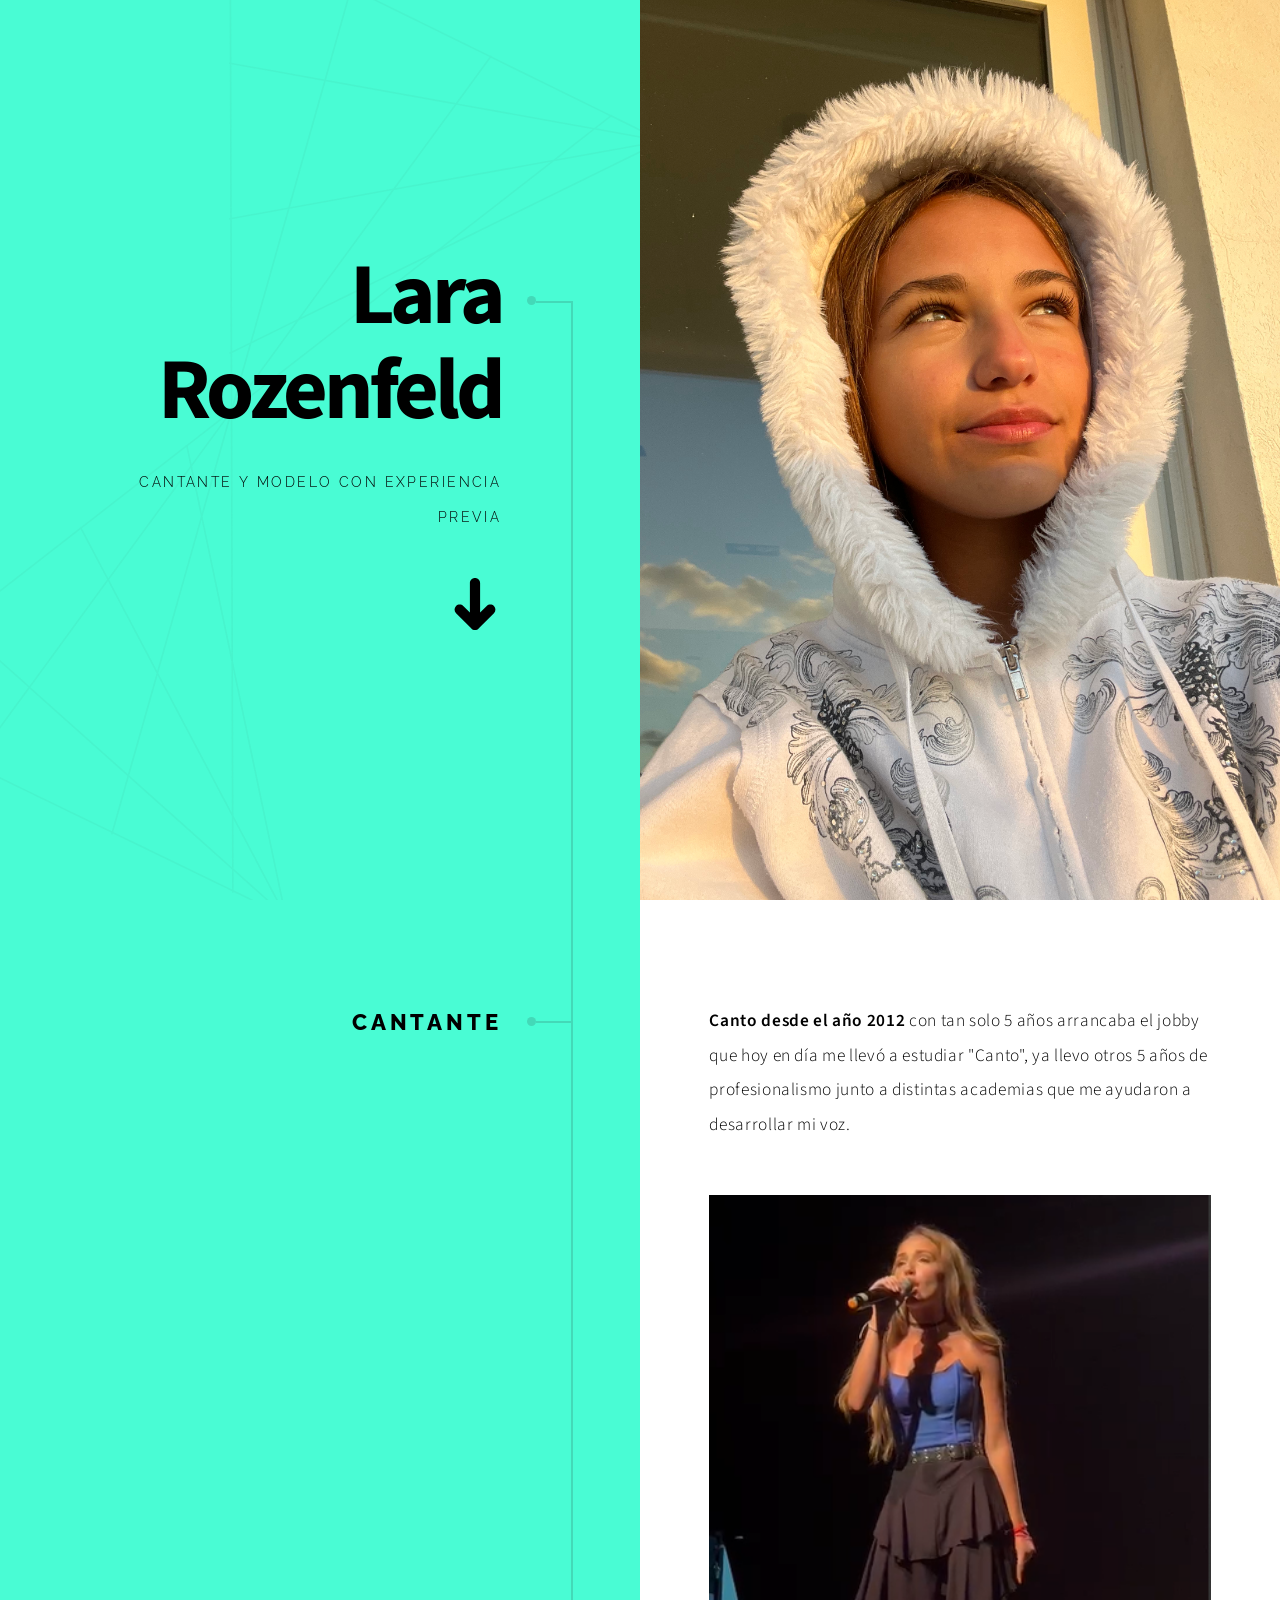
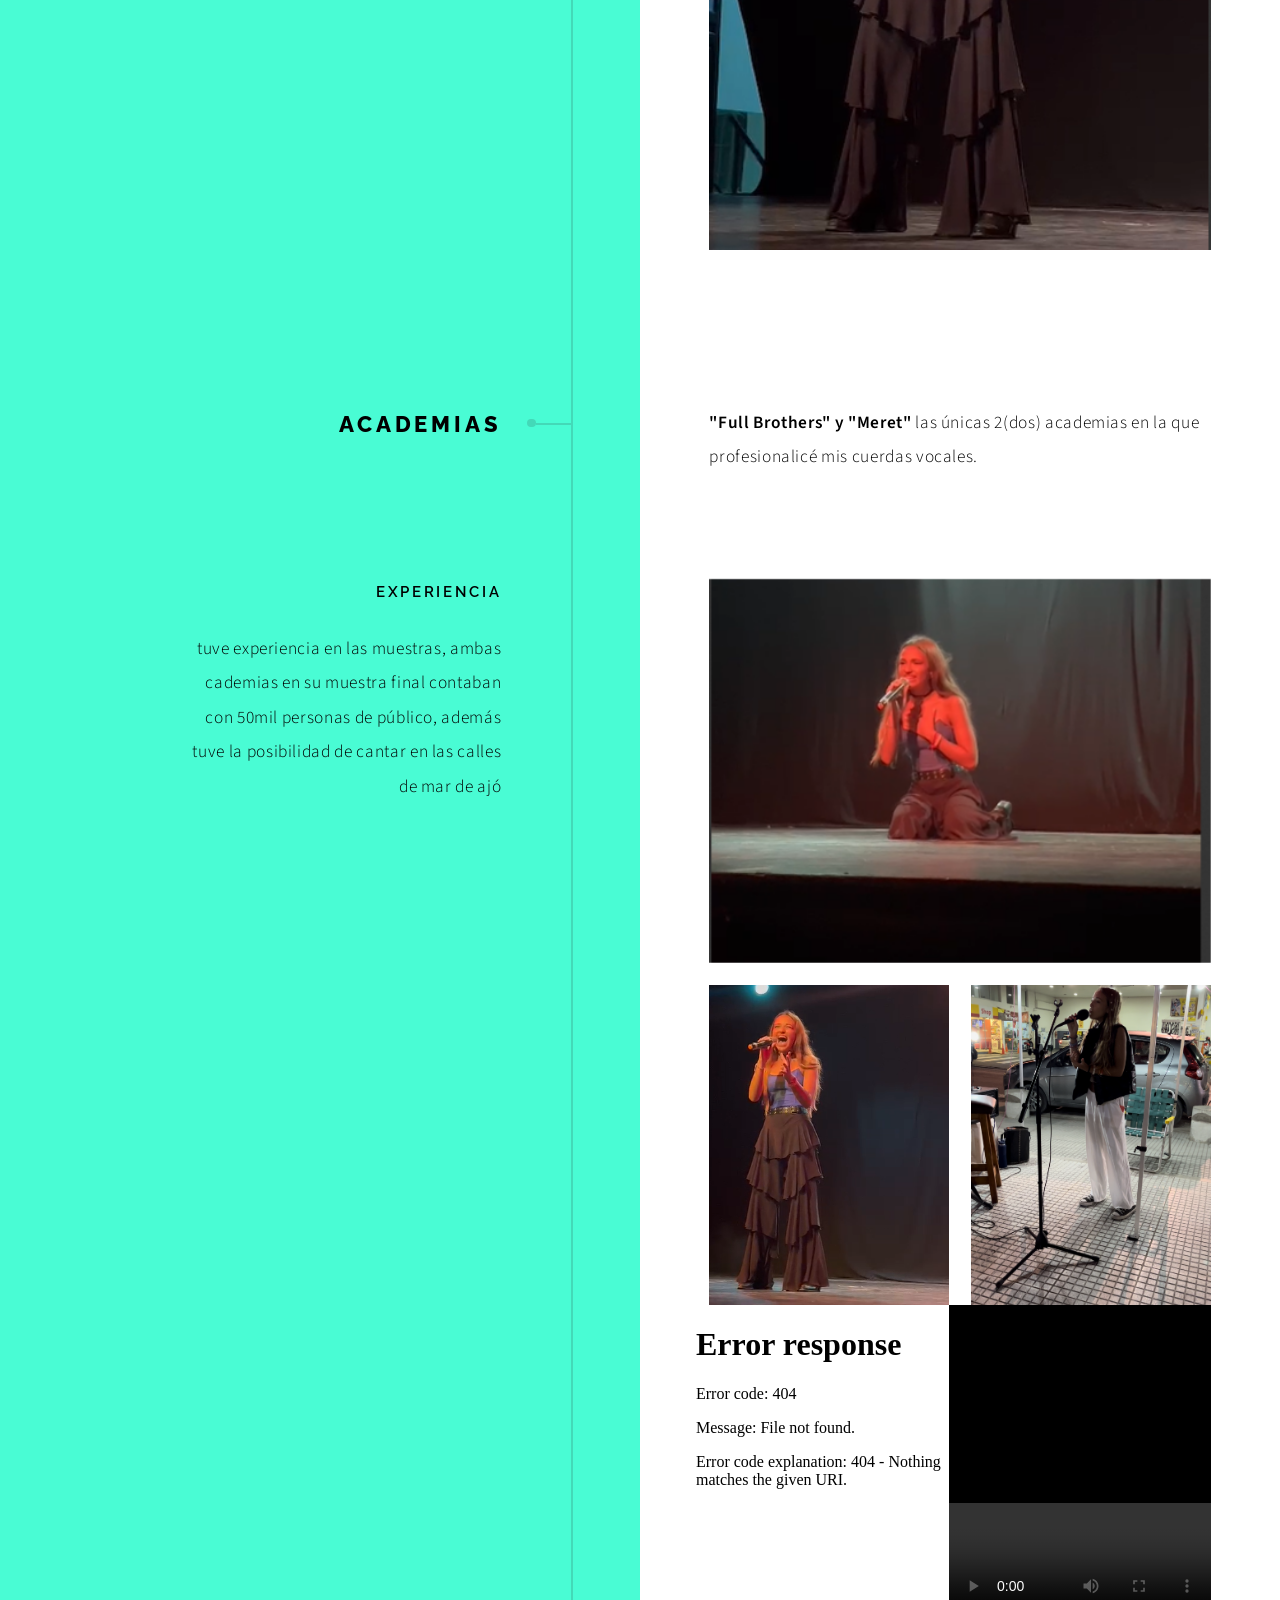
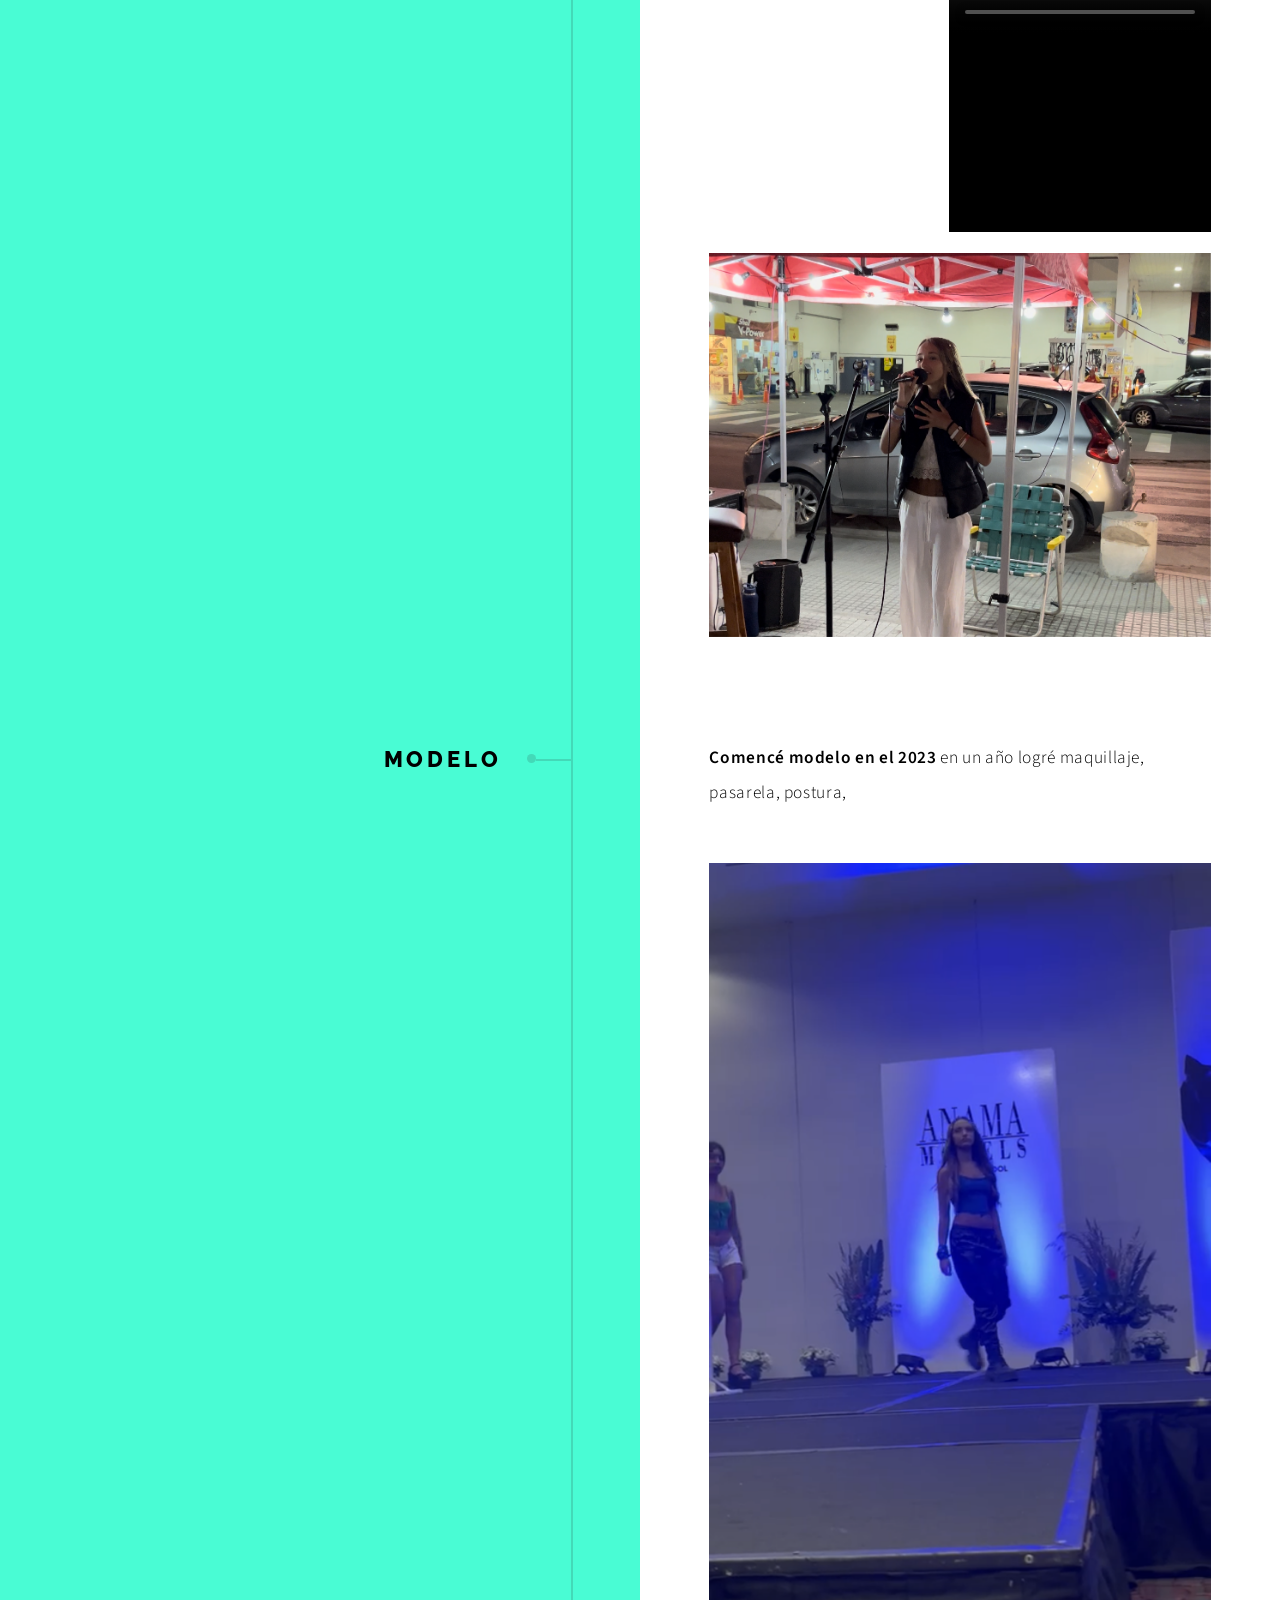
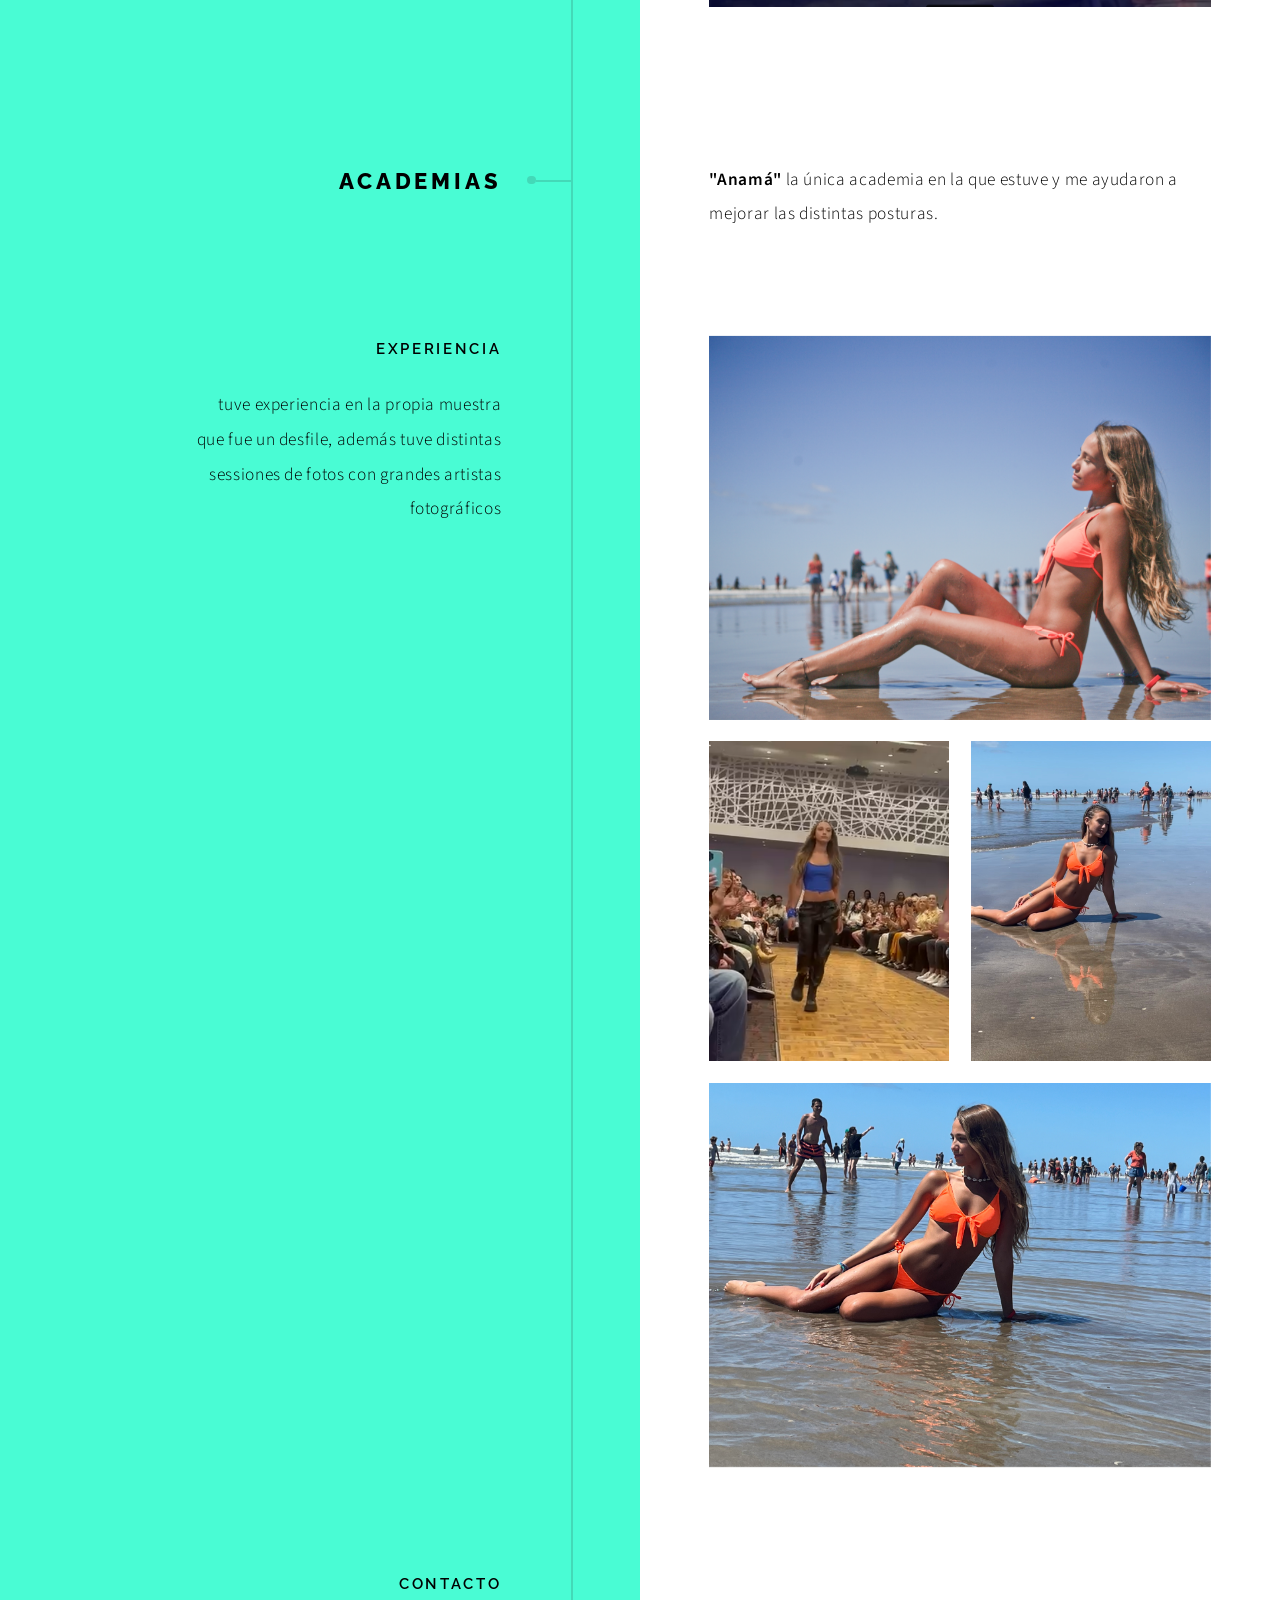
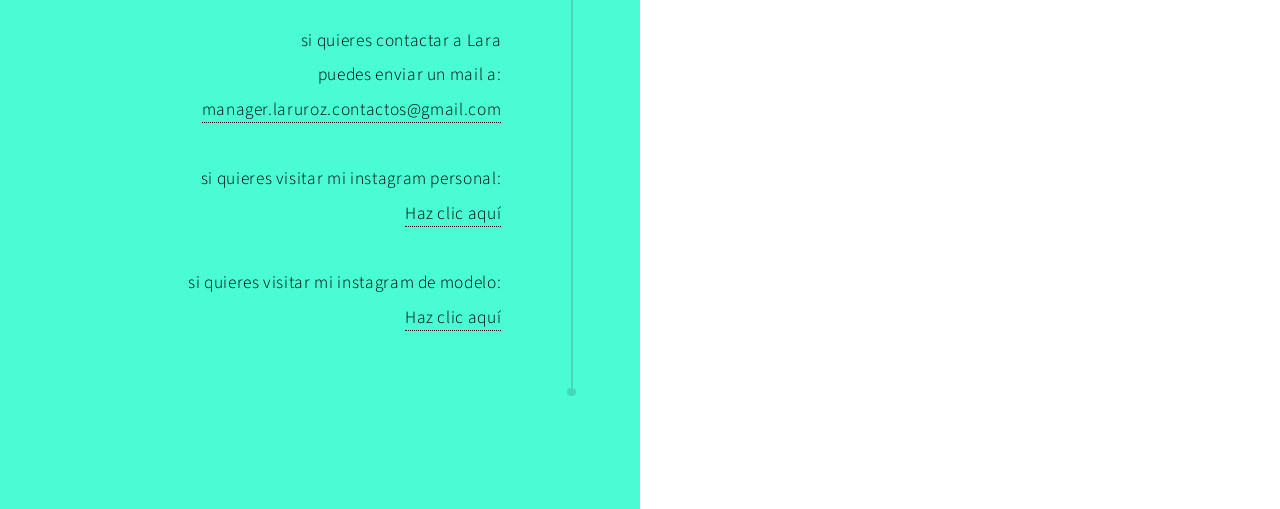
==== public/index.html @ 4bfea806 "Version inicial limpia" ====
<!DOCTYPE HTML>
<html>
	<head>
		<title>Lara_Rozenfeld</title>
		<meta charset="utf-8" />
		<meta name="viewport" content="width=device-width, initial-scale=1, user-scalable=no" />
		<meta name="description" content="" />
		<meta name="keywords" content="laruroz" />
		<link rel="stylesheet" href="assets/css/main.css" />
		<link rel="shortcut icon" href="images/icon.png">
		
	</head>
	<body class="is-preload">

		<!-- Wrapper -->
			<div id="wrapper">

				<!-- Intro -->
					<section class="intro">
						<header>
							<h1>Lara Rozenfeld</h1>
							<p>Cantante y Modelo con experiencia previa</a></p>
							<ul class="actions">
								<li><a href="#first" class="arrow scrolly"><span class="label">Next</span></a></li>
							</ul>
						</header>
						<div class="content">
							<span class="image fill" data-position="center"><img src="imagenes/IMG_8364.png" alt="" /></span>
						</div>
					</section>

				<!-- Section -->
					<section id="first">
						<header>
							<h2>Cantante</h2>
						</header>
						<div class="content">
							<p><strong>Canto desde el año 2012</strong> con tan solo 5 años arrancaba el jobby que hoy en día me llevó a estudiar "Canto", ya llevo otros 5 años de profesionalismo junto a distintas academias que me ayudaron a desarrollar mi voz.</p>
							<span class="image main"><img src="images/Lara-cantando-3.png" alt="" /></span>
						</div>
					</section>

				<!-- Section -->
					<section>
						<header>
							<h2>Academias</h2>
						</header>
						<div class="content">
							<p><strong>"Full Brothers" y "Meret"</strong> las únicas 2(dos) academias en la que profesionalicé mis cuerdas vocales.</p>

							<!-- Section -->
								<section>
									<header>
										<h3>experiencia</h3>
										<p>tuve experiencia en las muestras, ambas cademias en su muestra final contaban con 50mil personas de público, además tuve la posibilidad de cantar en las calles de mar de ajó</p>
									</header>
									<div class="content">
										<div class="gallery">
											<a href="images/gallery/fulls/Lara-cantando-4-lejos.png" class="landscape"><img src="images/gallery/thumbs/Lara-cantando-4-lejos.png" alt="" /></a>
											<a href="images/gallery/fulls/Lara-cantando-1.png"><img src="images/gallery/thumbs/Lara-cantando-1.png" alt="" /></a>
											<a href="images/gallery/fulls/IMG_7893.png"><img src="images/gallery/thumbs/IMG_7893.png" alt="" /></a>
											<div style="position:relative; width:50%; height:0px; padding-bottom:100.778%"><iframe allow="fullscreen" allowfullscreen height="100%" src="imagenes/videos/callar (recortado para web).mp4" width="100%" style="border:none; width:100%; height:100%; position:absolute; left:0px; top:0px; overflow:hidden;"></iframe></div>
											<div style="position:relative; width:50%; height:0px; padding-bottom:100.778%"><iframe allow="fullscreen" allowfullscreen height="100%" src="imagenes/videos/corazon hambriento (recortado para web).mp4" width="100%" style="border:none; width:100%; height:100%; position:absolute; left:0px; top:0px; overflow:hidden;"></iframe></div>
											<!-- <div style="position:relative; width:50%; height:0px; padding-bottom:100.778%"><iframe allow="fullscreen" allowfullscreen height="100%" src="https://streamable.com/e/ntrz1u?" width="100%" style="border:none; width:100%; height:100%; position:absolute; left:0px; top:0px; overflow:hidden;"></iframe></div> -->
											<!-- <div style="position:relative; width:50%; height:0px; padding-bottom:100.778%"><iframe allow="fullscreen" allowfullscreen height="100%" src="https://streamable.com/e/68d463?" width="100%" style="border:none; width:100%; height:100%; position:absolute; left:0px; top:0px; overflow:hidden;"></iframe></div> -->
											<a href="images/gallery/fulls/IMG_7895.png" class="landscape"><img src="images/gallery/thumbs/IMG_7895.png" alt="" /></a>											
										</div>
									</div>
								</section>
						</div>
					</section>

								<!-- Section -->
								<section id="first">
									<header>
										<h2>Modelo</h2>
									</header>
									<div class="content">
										<p><strong>Comencé modelo en el 2023</strong> en un año logré maquillaje, pasarela, postura,</p>
										<span class="image main"><img src="images/gallery/fulls/modelo03.png" alt="" /></span>
									</div>
								</section>
			
							<!-- Section -->
								<section>
									<header>
										<h2>Academias</h2>
									</header>
									<div class="content">
										<p><strong>"Anamá"</strong> la única academia en la que estuve y me ayudaron a mejorar las distintas posturas.</p>
			
										<!-- Section -->
											<section>
												<header>
													<h3>experiencia</h3>
													<p>tuve experiencia en la propia muestra que fue un desfile, además tuve distintas sessiones de fotos con grandes artistas fotográficos</p>
												</header>
												<div class="content">
													<div class="gallery">
														<a href="images/IMG_8536.png" class="landscape"><img src="images/IMG_8536.png" alt="" /></a>
														<a href="images/gallery/fulls/modelo02.png"><img src="images/gallery/fulls/modelo02.png" alt="" /></a>
														<a href="images/gallery/fulls/modelo04_1.jpg"><img src="images/gallery/thumbs/modelo04_1.jpg" alt="" /></a>
														<a href="images/gallery/fulls/modelo06_1.jpg" class="landscape"><img src="images/gallery/thumbs/modelo06_1.jpg" alt="" /></a>
													</div>
												</div>
											</section>
									</div>
								</section>
								<section>
									<header>
										<h4>Contacto</h4>
										<p>si quieres contactar a Lara 
											<br>puedes enviar un mail a: <a href="mailto:manager.laruroz.contactos@gmail.com?Subject=correo%20automatizado%20por%20la%20web">manager.laruroz.contactos@gmail.com</a>
										<p>si quieres visitar mi instagram personal: <br><a href="https://www.instagram.com/lara.rozenfeld/" target="_blank" rel="noopener">Haz clic aquí</a></p> 
										<p>si quieres visitar mi instagram de modelo: <br><a href="https://www.instagram.com/lara_rozenfeld/" target="_blank" rel="noopener">Haz clic aquí</a></p> 
								</section>
				</div>
			
			</body>
			</html>
			
			
			<!-- creado por javiniguez.com, Julio 2019 -->

			</div>

		<!-- Scripts -->
			<script src="assets/js/jquery.min.js"></script>
			<script src="assets/js/jquery.scrolly.min.js"></script>
			<script src="assets/js/browser.min.js"></script>
			<script src="assets/js/breakpoints.min.js"></script>
			<script src="assets/js/util.js"></script>
			<script src="assets/js/main.js"></script>

	</body>
</html>
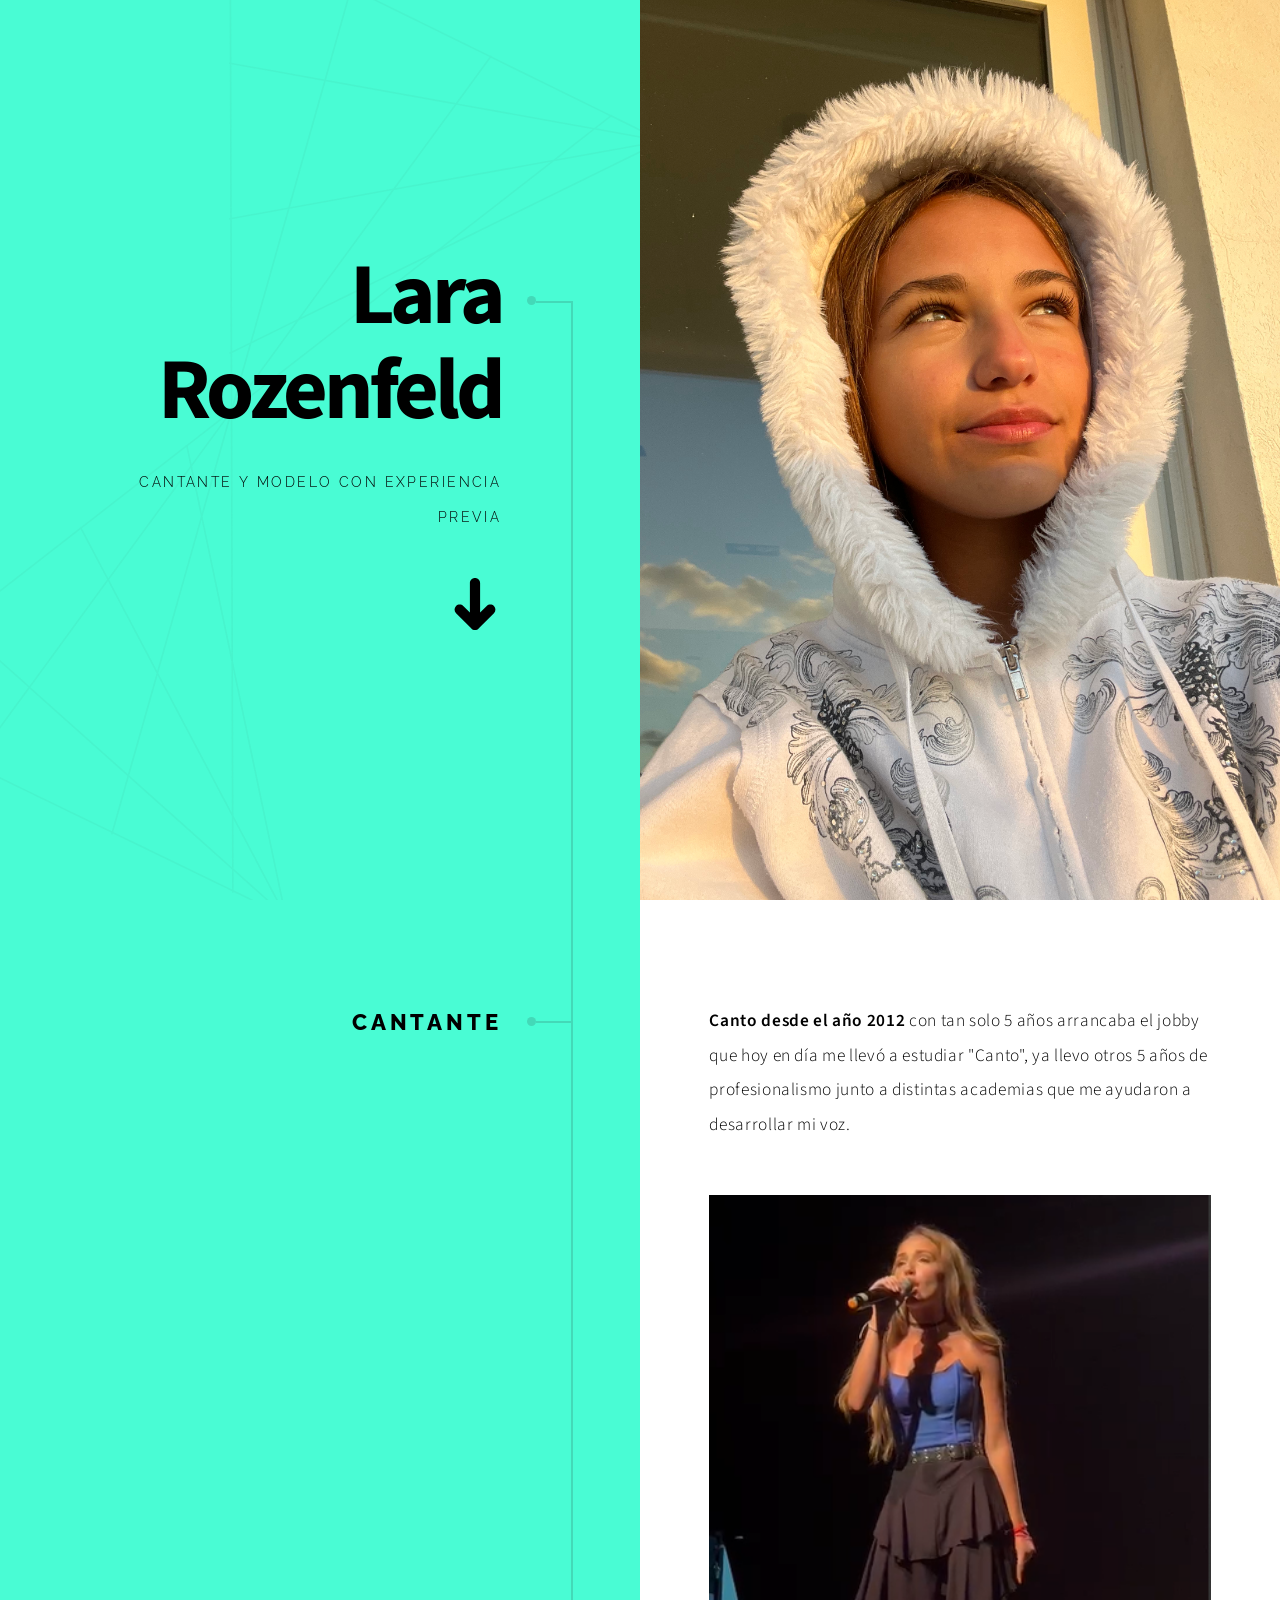
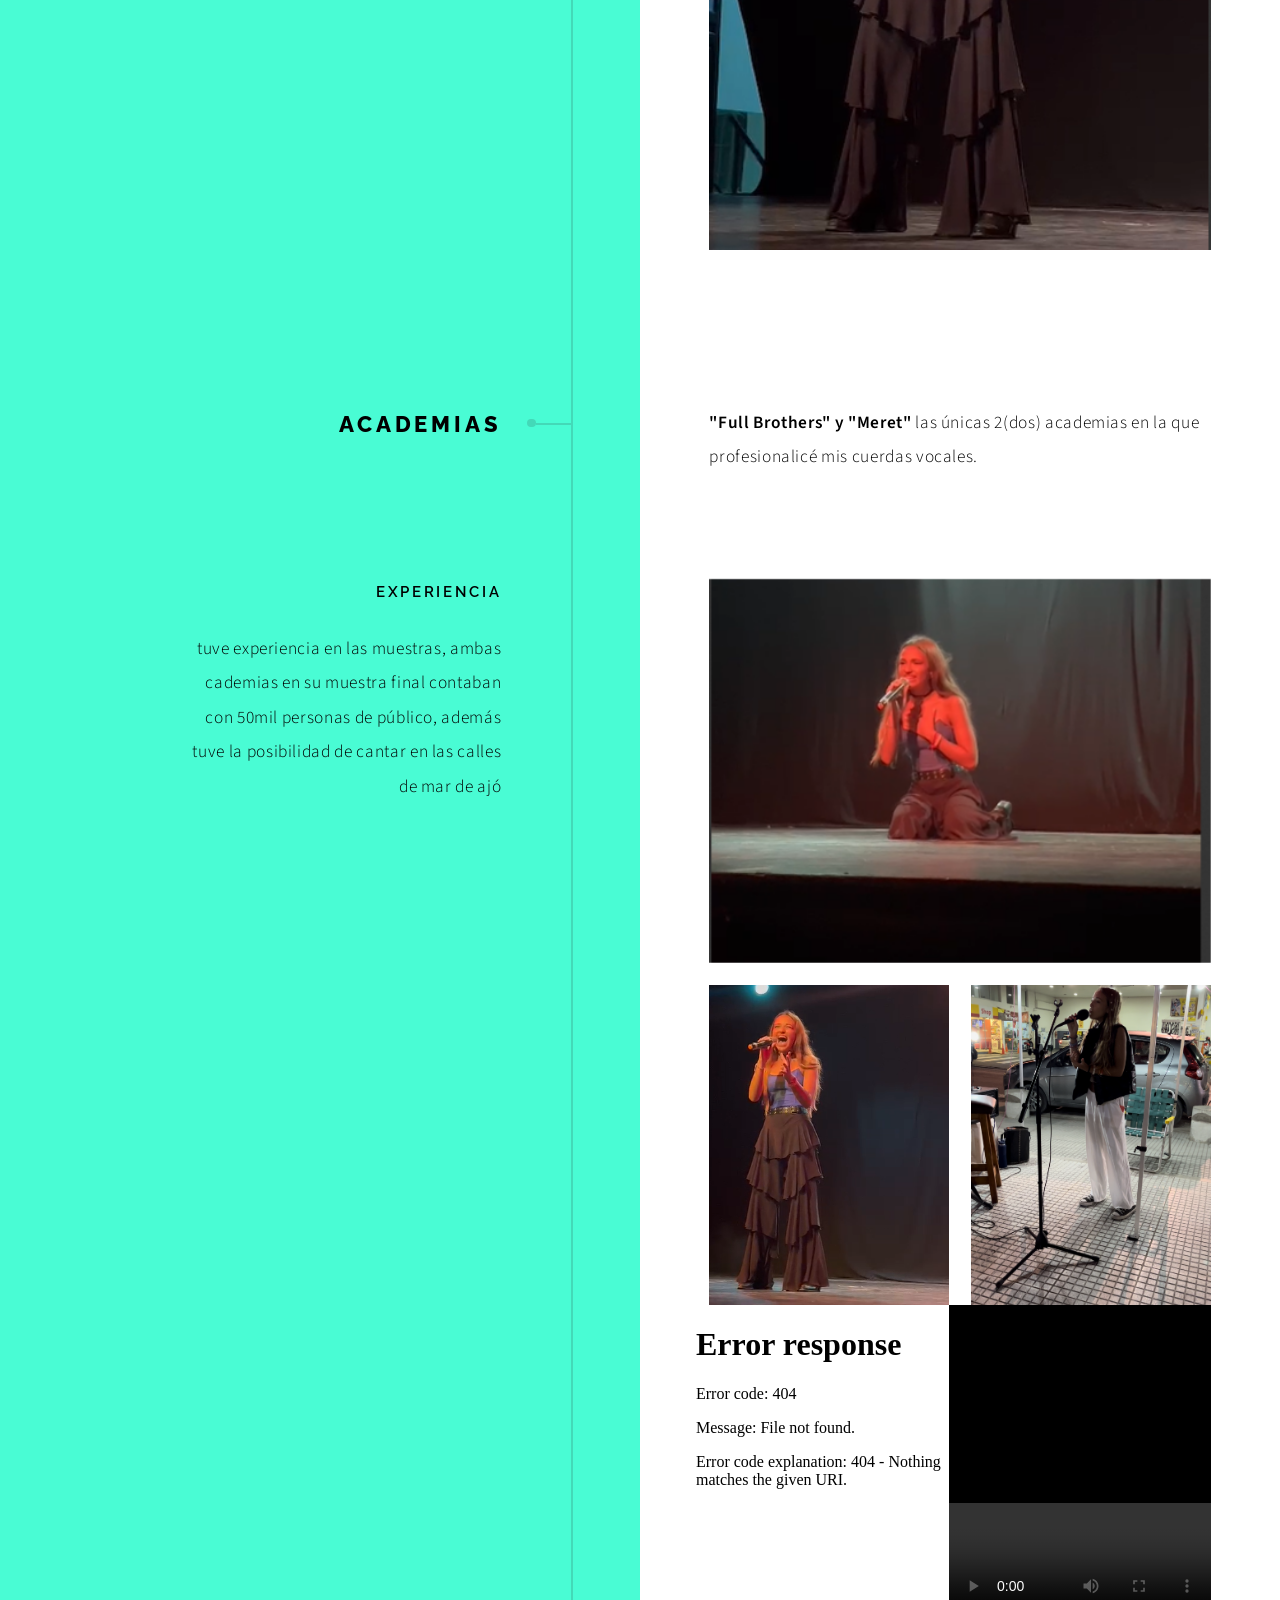
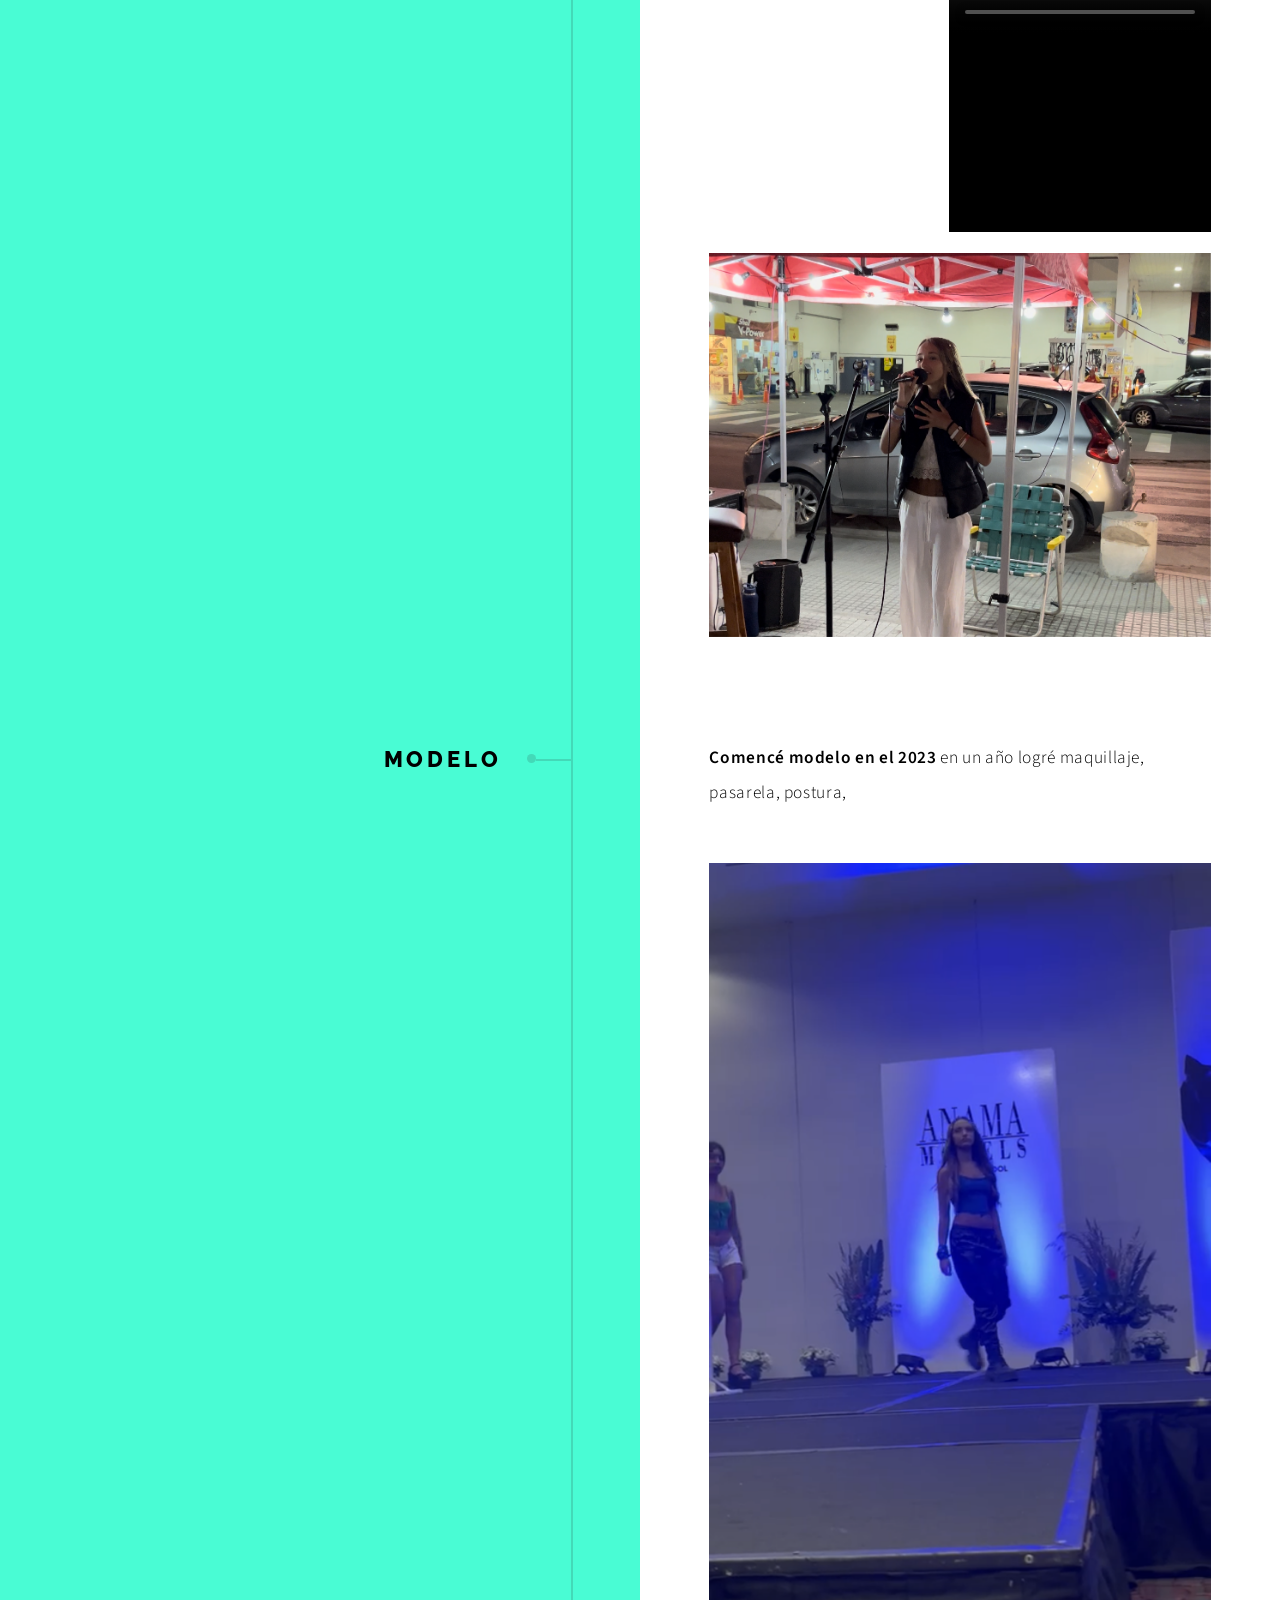
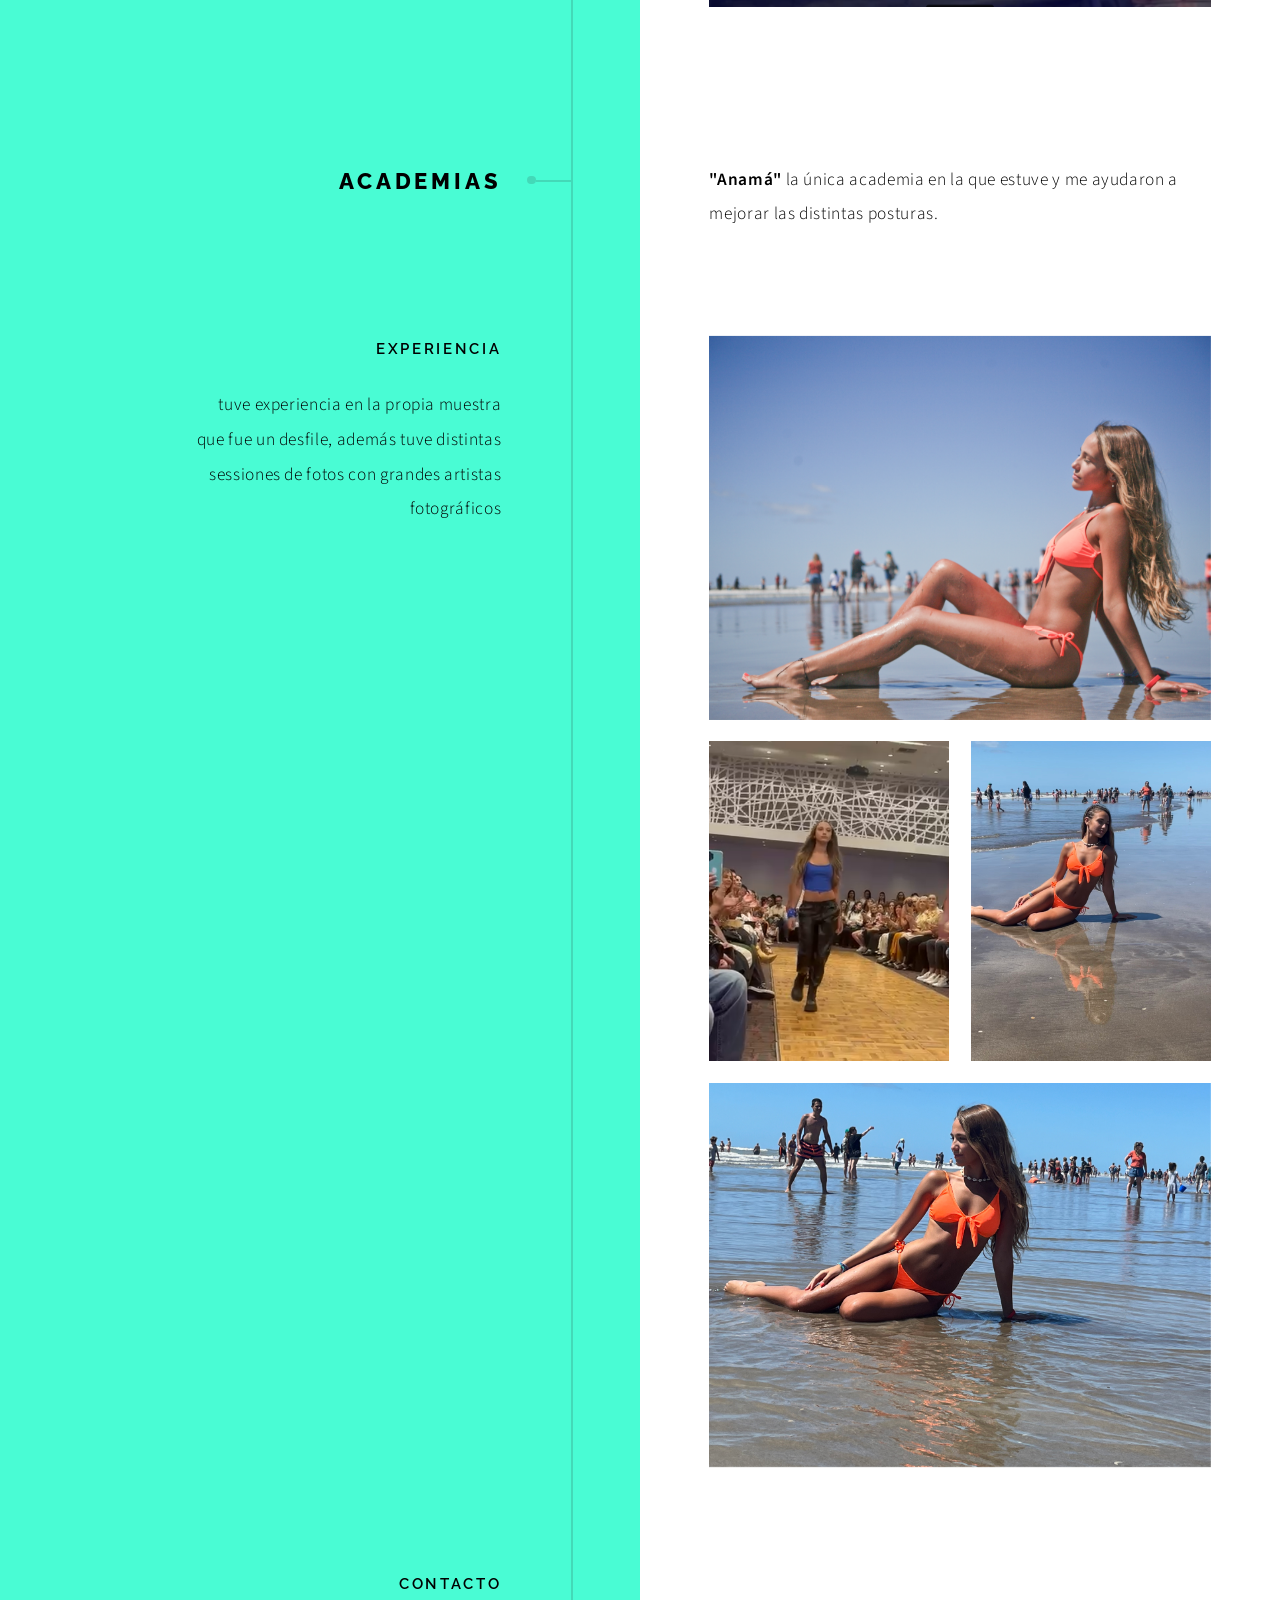
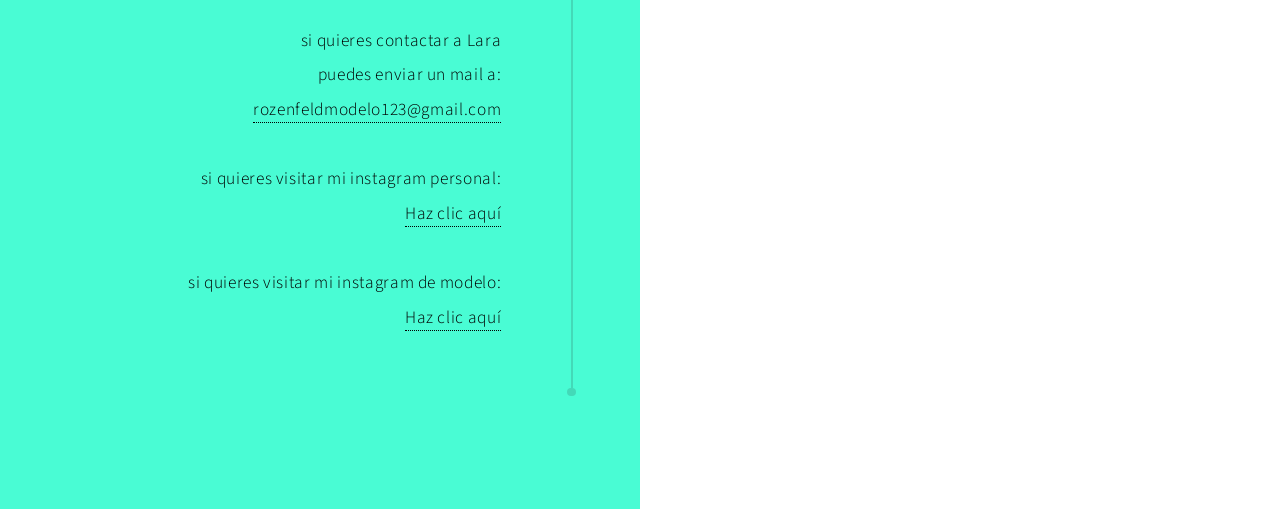
==== commit 993cef16: "Actualizo mail de contacto" ====
--- a/public/index.html
+++ b/public/index.html
@@ -110,7 +110,7 @@
 									<header>
 										<h4>Contacto</h4>
 										<p>si quieres contactar a Lara 
-											<br>puedes enviar un mail a: <a href="mailto:manager.laruroz.contactos@gmail.com?Subject=correo%20automatizado%20por%20la%20web">manager.laruroz.contactos@gmail.com</a>
+											<br>puedes enviar un mail a: <a href="mailto:rozenfeldmodelo123@gmail.com?Subject=correo%20automatizado%20por%20la%20web">rozenfeldmodelo123@gmail.com</a>
 										<p>si quieres visitar mi instagram personal: <br><a href="https://www.instagram.com/lara.rozenfeld/" target="_blank" rel="noopener">Haz clic aquí</a></p> 
 										<p>si quieres visitar mi instagram de modelo: <br><a href="https://www.instagram.com/lara_rozenfeld/" target="_blank" rel="noopener">Haz clic aquí</a></p> 
 								</section>
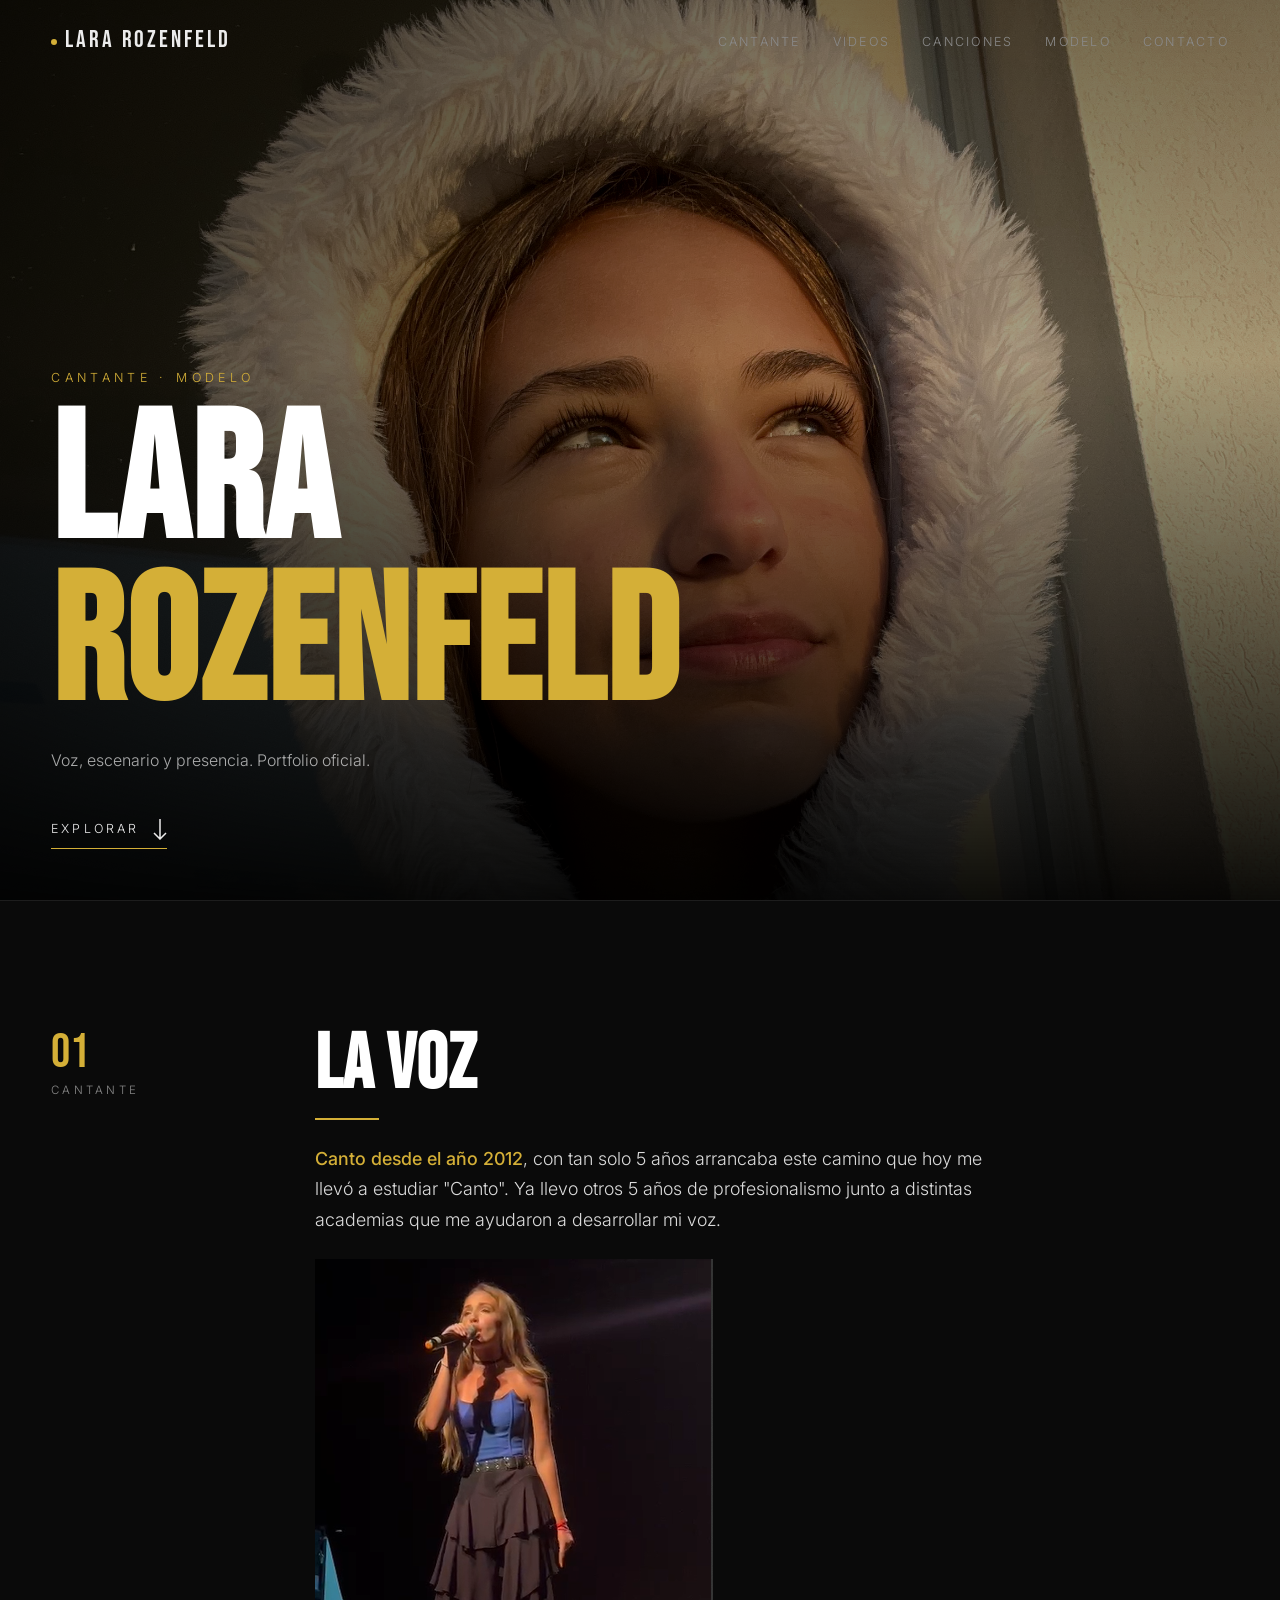
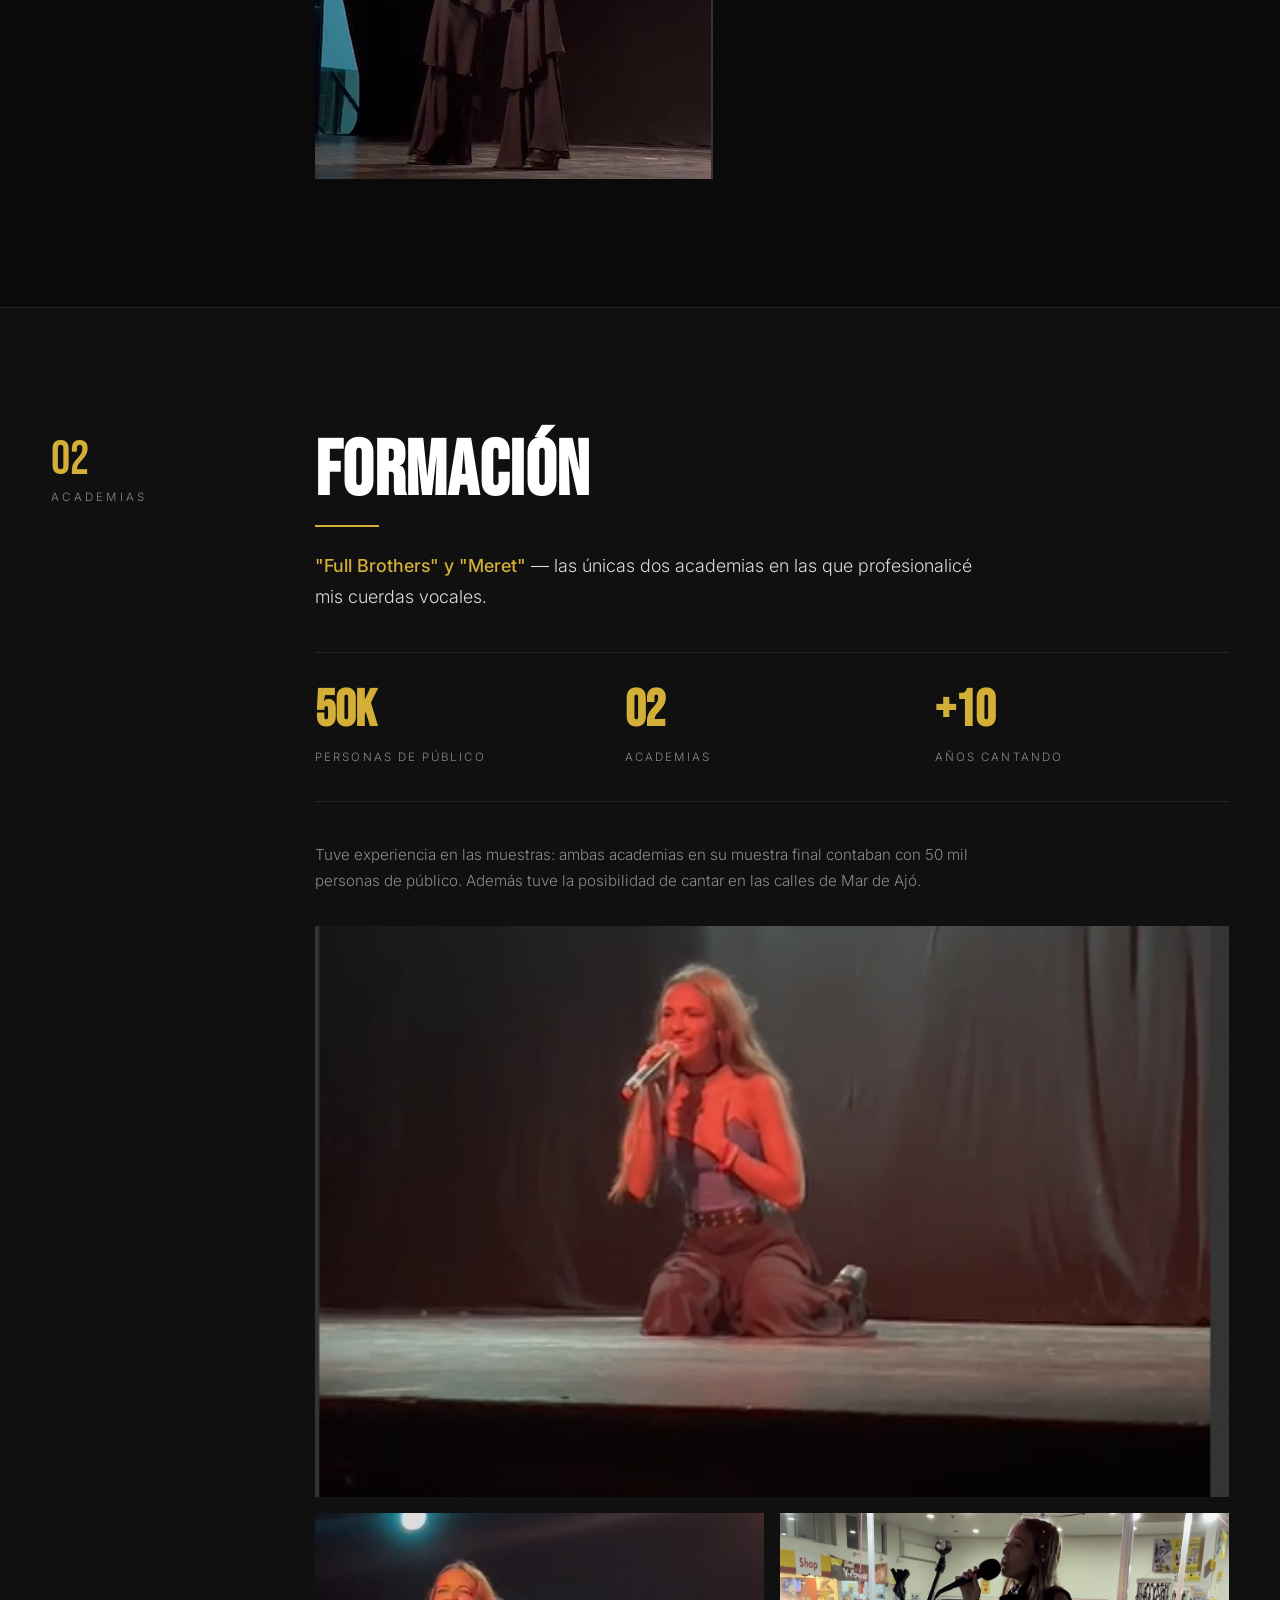
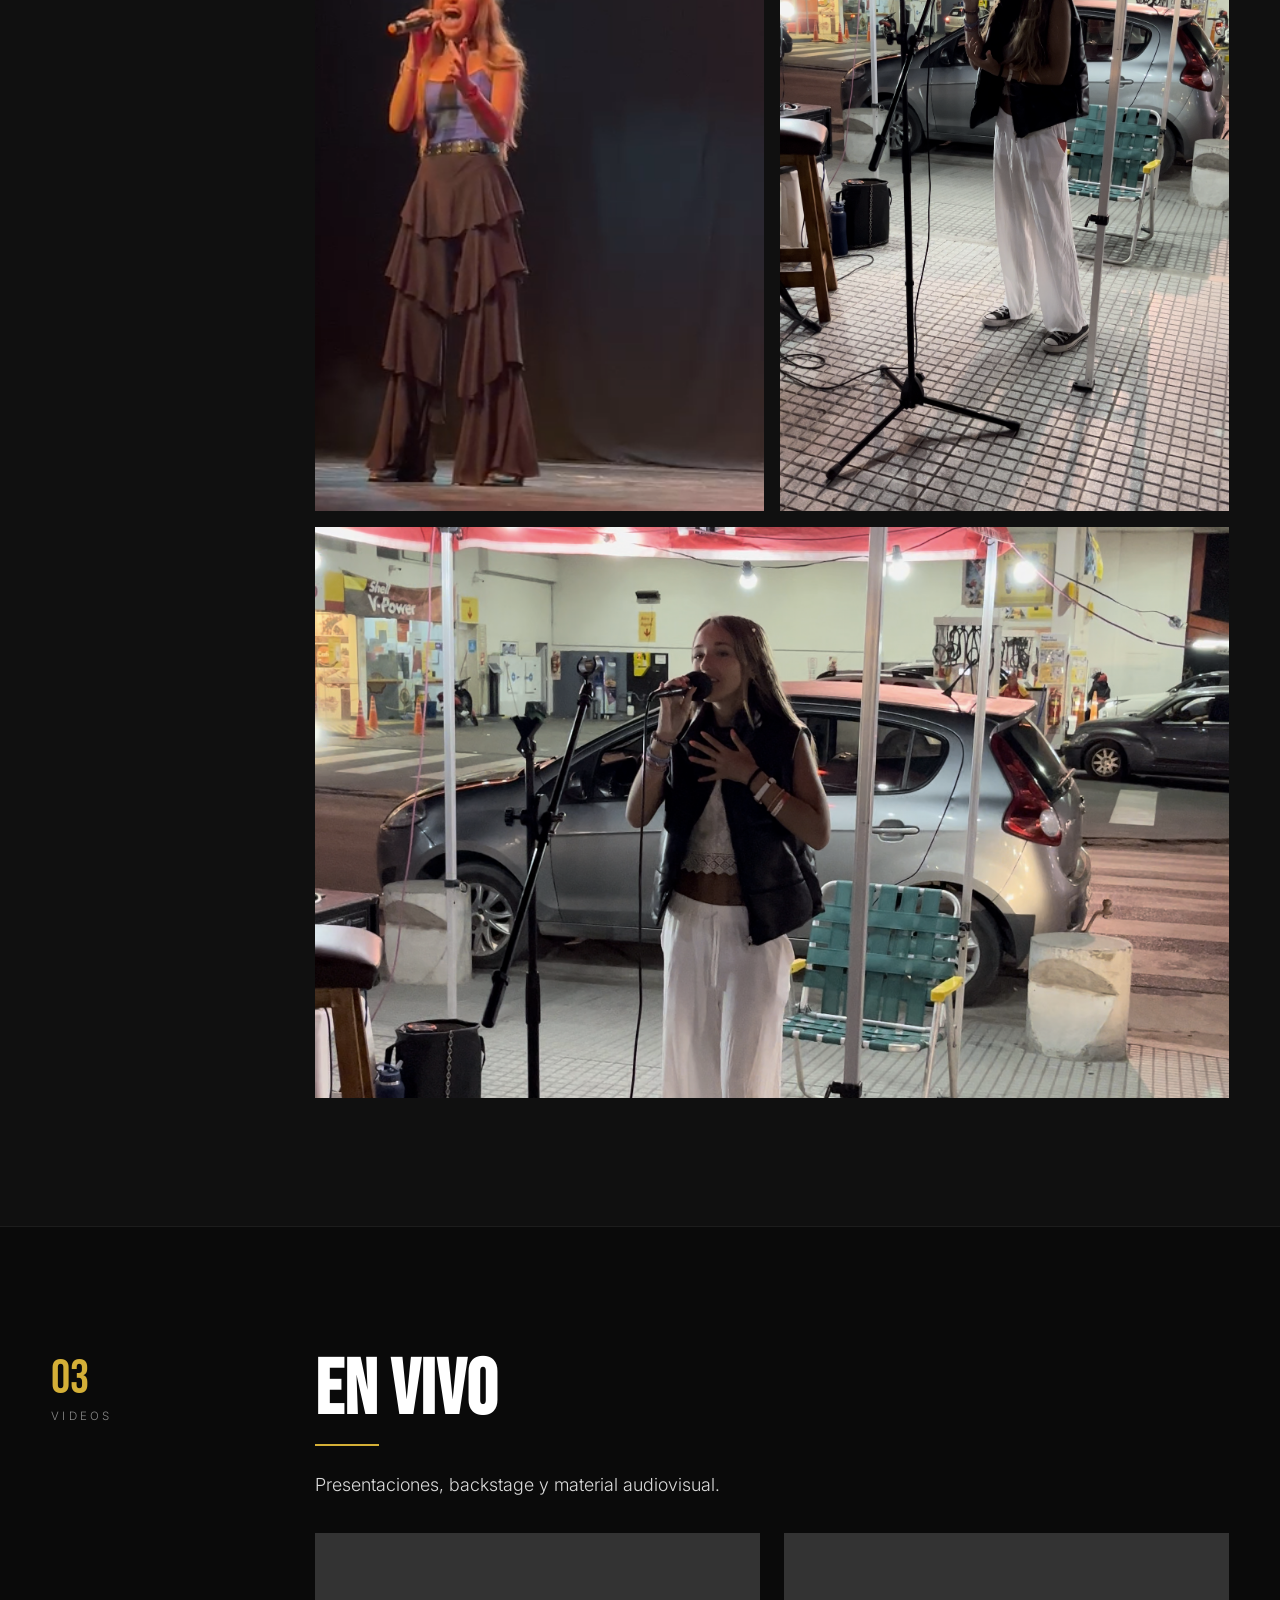
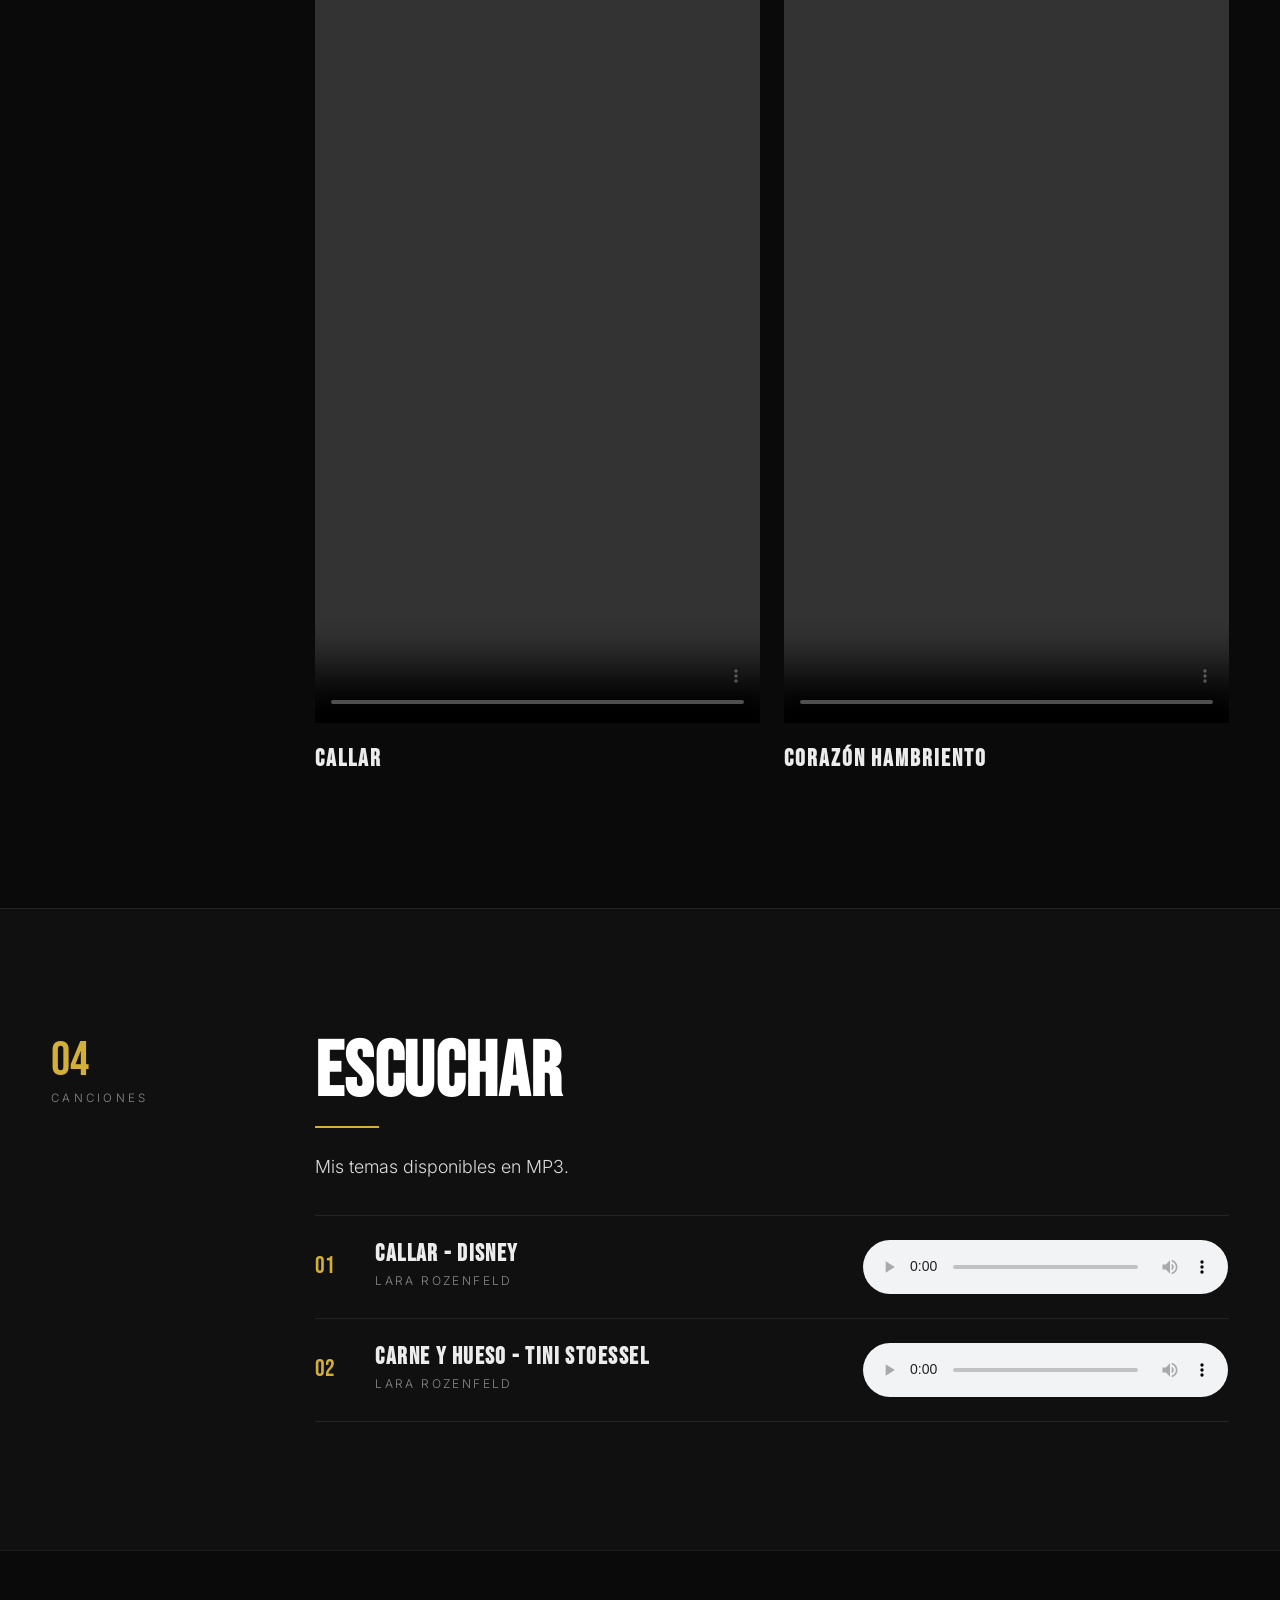
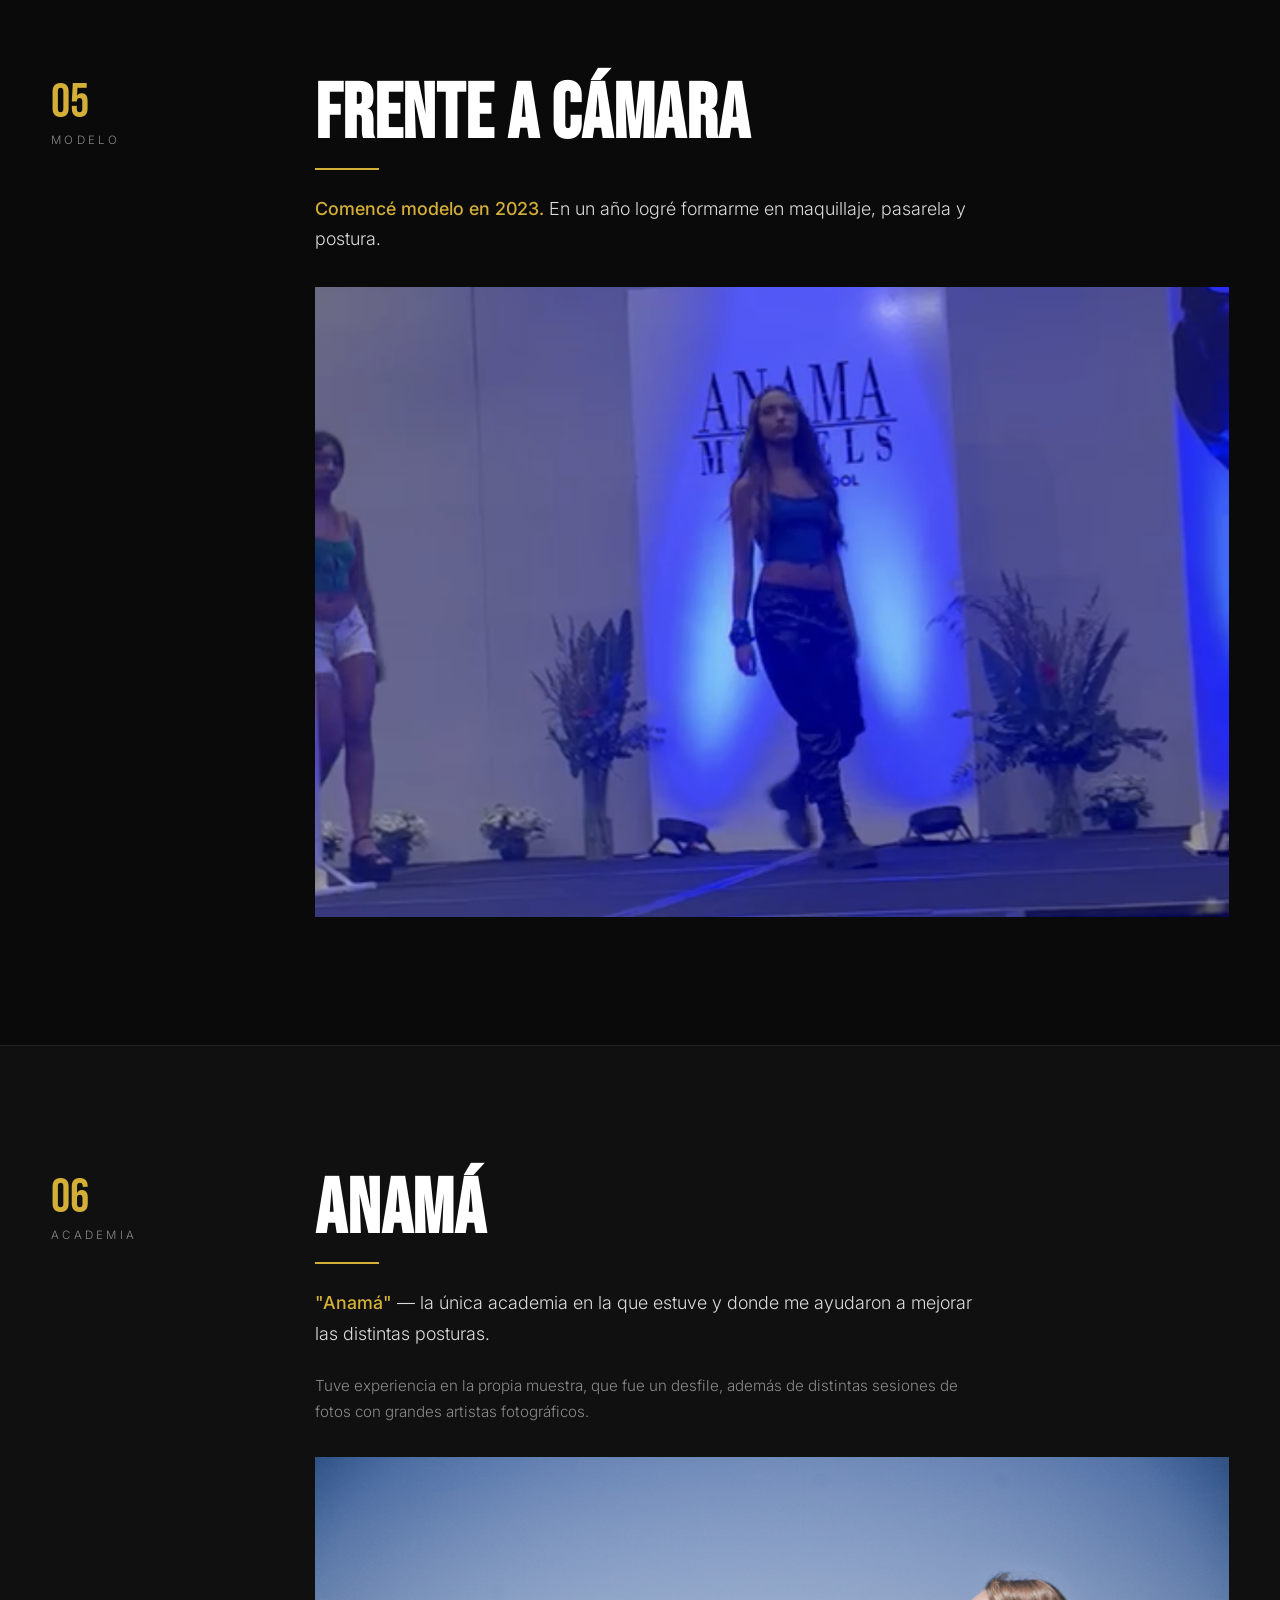
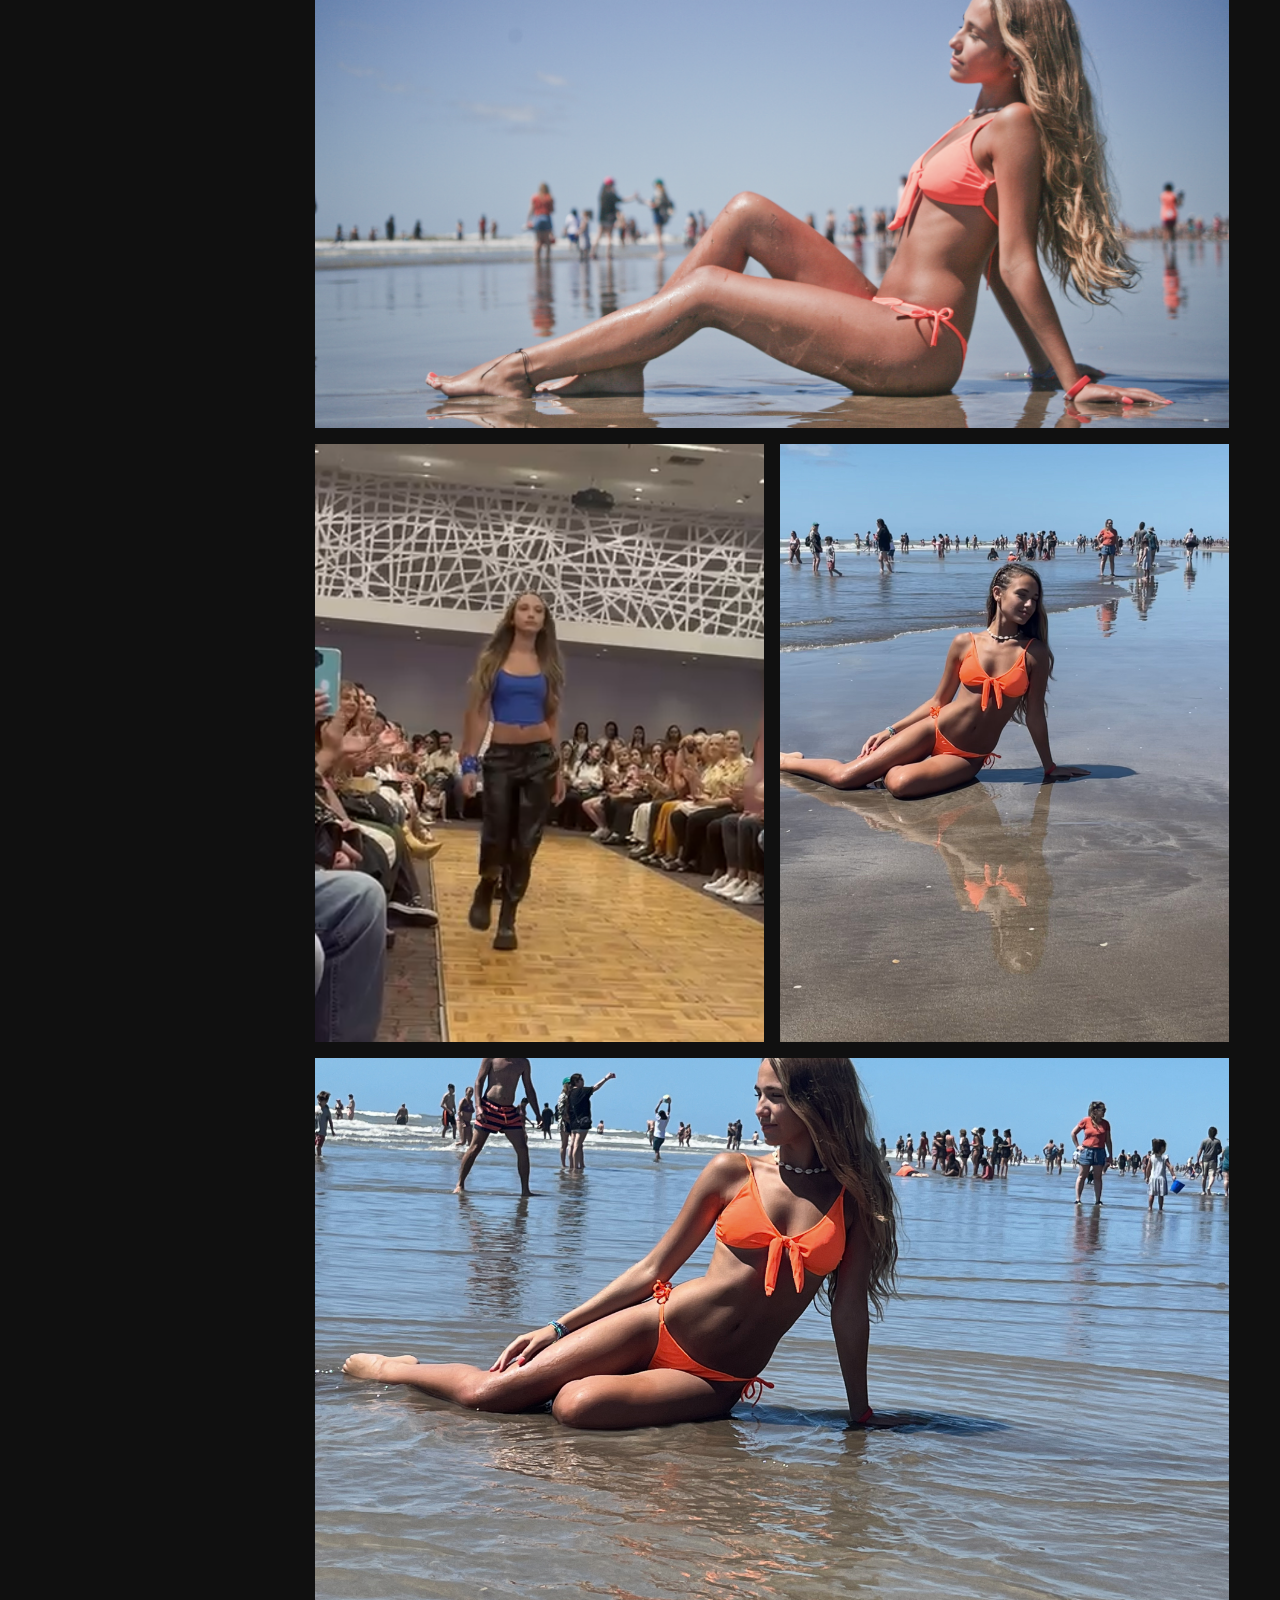
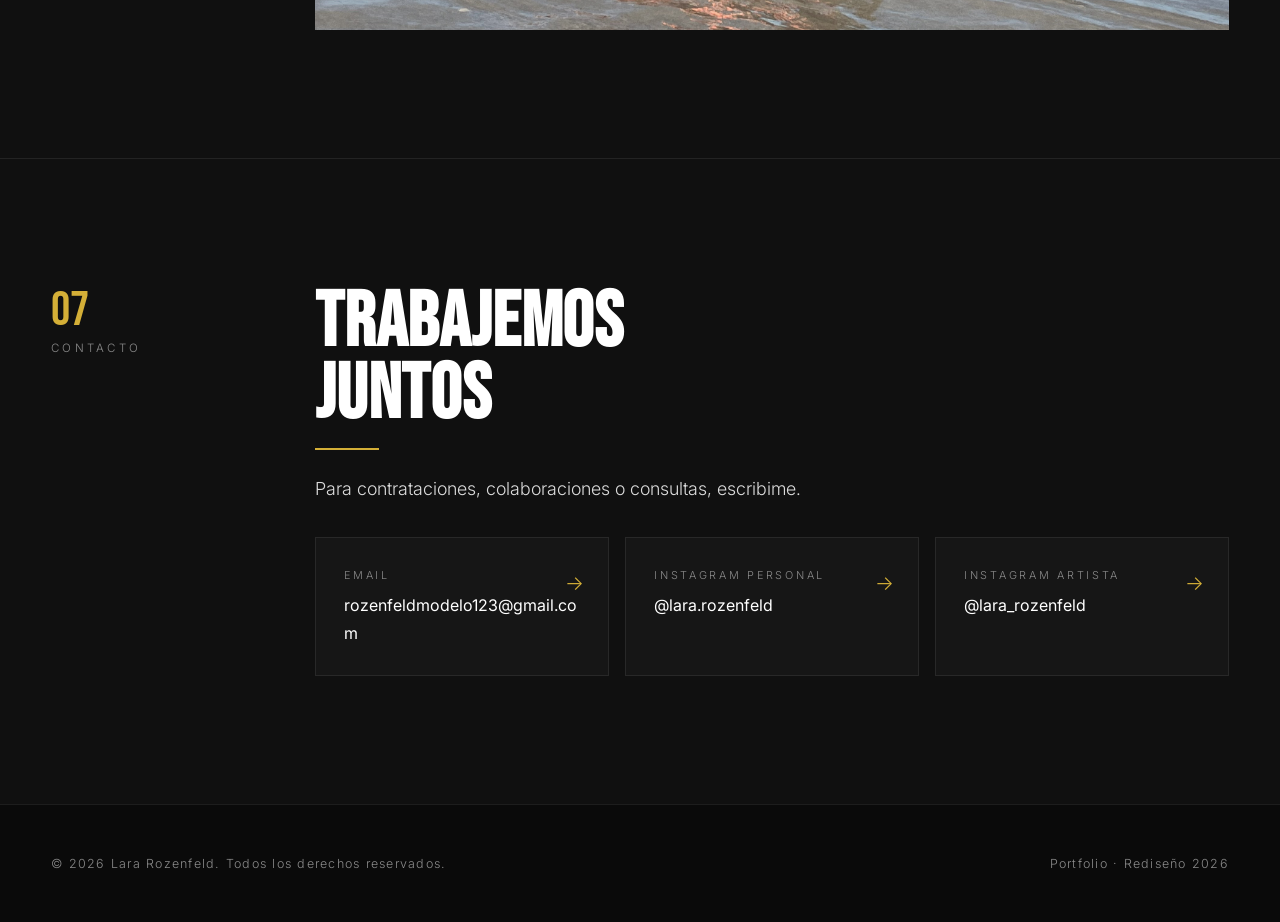
==== commit d8bf79cd: "Cambio de diseño de web & canciones" ====
--- a/public/index.html
+++ b/public/index.html
@@ -1,136 +1,319 @@
 <!DOCTYPE HTML>
-<html>
-	<head>
-		<title>Lara_Rozenfeld</title>
-		<meta charset="utf-8" />
-		<meta name="viewport" content="width=device-width, initial-scale=1, user-scalable=no" />
-		<meta name="description" content="" />
-		<meta name="keywords" content="laruroz" />
-		<link rel="stylesheet" href="assets/css/main.css" />
-		<link rel="shortcut icon" href="images/icon.png">
-		
-	</head>
-	<body class="is-preload">
-
-		<!-- Wrapper -->
-			<div id="wrapper">
-
-				<!-- Intro -->
-					<section class="intro">
-						<header>
-							<h1>Lara Rozenfeld</h1>
-							<p>Cantante y Modelo con experiencia previa</a></p>
-							<ul class="actions">
-								<li><a href="#first" class="arrow scrolly"><span class="label">Next</span></a></li>
-							</ul>
-						</header>
-						<div class="content">
-							<span class="image fill" data-position="center"><img src="imagenes/IMG_8364.png" alt="" /></span>
+<html lang="es">
+<head>
+	<meta charset="utf-8">
+	<meta name="viewport" content="width=device-width, initial-scale=1">
+	<title>Lara Rozenfeld — Cantante & Modelo</title>
+	<meta name="description" content="Portfolio oficial de Lara Rozenfeld, cantante y modelo. Presentaciones, videos, canciones y sesiones de fotos.">
+	<meta name="keywords" content="laruroz, Lara Rozenfeld, cantante, modelo">
+	<link rel="shortcut icon" href="images/icon.png">
+
+	<link rel="preconnect" href="https://fonts.googleapis.com">
+	<link rel="preconnect" href="https://fonts.gstatic.com" crossorigin>
+	<link href="https://fonts.googleapis.com/css2?family=Bebas+Neue&family=Inter:wght@300;400;500;600&display=swap" rel="stylesheet">
+
+	<link rel="stylesheet" href="assets/css/main.css">
+</head>
+<body>
+
+	<!-- NAV -->
+	<nav class="nav" id="nav">
+		<a href="#top" class="nav-logo">Lara Rozenfeld</a>
+		<button class="nav-toggle" id="navToggle" aria-label="Menú">
+			<span></span><span></span><span></span>
+		</button>
+		<ul class="nav-menu" id="navMenu">
+			<li><a href="#cantante">Cantante</a></li>
+			<li><a href="#videos">Videos</a></li>
+			<li><a href="#canciones">Canciones</a></li>
+			<li><a href="#modelo">Modelo</a></li>
+			<li><a href="#contacto">Contacto</a></li>
+		</ul>
+	</nav>
+
+	<!-- HERO -->
+	<header class="hero" id="top">
+		<div class="hero-media">
+			<img src="imagenes/IMG_8364.png" alt="Lara Rozenfeld">
+		</div>
+		<div class="hero-overlay"></div>
+		<div class="hero-content">
+			<p class="hero-kicker">Cantante · Modelo</p>
+			<h1>Lara<br><span>Rozenfeld</span></h1>
+			<p class="hero-sub">Voz, escenario y presencia. Portfolio oficial.</p>
+			<a href="#cantante" class="btn-scroll">
+				<span>Explorar</span>
+				<svg width="14" height="22" viewBox="0 0 14 22" fill="none">
+					<path d="M7 1v20M1 15l6 6 6-6" stroke="currentColor" stroke-width="1.5"/>
+				</svg>
+			</a>
+		</div>
+	</header>
+
+	<!-- CANTANTE -->
+	<section class="section" id="cantante">
+		<div class="section-inner">
+			<div class="section-label">
+				<span>01</span>
+				<p>Cantante</p>
+			</div>
+			<div class="section-body">
+				<h2 class="section-title">La voz</h2>
+				<p class="lead"><strong>Canto desde el año 2012</strong>, con tan solo 5 años arrancaba este camino que hoy me llevó a estudiar "Canto". Ya llevo otros 5 años de profesionalismo junto a distintas academias que me ayudaron a desarrollar mi voz.</p>
+				<figure class="media-wide">
+					<img src="images/Lara-cantando-3.png" alt="Lara cantando">
+				</figure>
+			</div>
+		</div>
+	</section>
+
+	<!-- ACADEMIAS CANTO -->
+	<section class="section section-alt">
+		<div class="section-inner">
+			<div class="section-label">
+				<span>02</span>
+				<p>Academias</p>
+			</div>
+			<div class="section-body">
+				<h2 class="section-title">Formación</h2>
+				<p class="lead"><strong>"Full Brothers" y "Meret"</strong> — las únicas dos academias en las que profesionalicé mis cuerdas vocales.</p>
+
+				<div class="stat-row">
+					<div class="stat"><strong>50K</strong><span>personas de público</span></div>
+					<div class="stat"><strong>02</strong><span>academias</span></div>
+					<div class="stat"><strong>+10</strong><span>años cantando</span></div>
+				</div>
+
+				<p class="muted">Tuve experiencia en las muestras: ambas academias en su muestra final contaban con 50 mil personas de público. Además tuve la posibilidad de cantar en las calles de Mar de Ajó.</p>
+
+				<div class="gallery">
+					<a href="images/gallery/fulls/Lara-cantando-4-lejos.png" class="g-item wide">
+						<img src="images/gallery/thumbs/Lara-cantando-4-lejos.png" alt="">
+					</a>
+					<a href="images/gallery/fulls/Lara-cantando-1.png" class="g-item">
+						<img src="images/gallery/thumbs/Lara-cantando-1.png" alt="">
+					</a>
+					<a href="images/gallery/fulls/IMG_7893.png" class="g-item">
+						<img src="images/gallery/thumbs/IMG_7893.png" alt="">
+					</a>
+					<a href="images/gallery/fulls/IMG_7895.png" class="g-item wide">
+						<img src="images/gallery/thumbs/IMG_7895.png" alt="">
+					</a>
+				</div>
+			</div>
+		</div>
+	</section>
+
+	<!-- VIDEOS -->
+	<section class="section" id="videos">
+		<div class="section-inner">
+			<div class="section-label">
+				<span>03</span>
+				<p>Videos</p>
+			</div>
+			<div class="section-body">
+				<h2 class="section-title">En vivo</h2>
+				<p class="lead">Presentaciones, backstage y material audiovisual.</p>
+
+				<div class="video-grid">
+					<article class="video-card">
+						<div class="video-frame">
+							<video controls preload="metadata" playsinline>
+								<source src="imagenes/videos/callar (recortado para web).mp4" type="video/mp4">
+								Tu navegador no soporta video HTML5.
+							</video>
 						</div>
-					</section>
-
-				<!-- Section -->
-					<section id="first">
-						<header>
-							<h2>Cantante</h2>
-						</header>
-						<div class="content">
-							<p><strong>Canto desde el año 2012</strong> con tan solo 5 años arrancaba el jobby que hoy en día me llevó a estudiar "Canto", ya llevo otros 5 años de profesionalismo junto a distintas academias que me ayudaron a desarrollar mi voz.</p>
-							<span class="image main"><img src="images/Lara-cantando-3.png" alt="" /></span>
+						<h3>Callar</h3>
+					</article>
+
+					<article class="video-card">
+						<div class="video-frame">
+							<video controls preload="metadata" playsinline>
+								<source src="imagenes/videos/corazon hambriento (recortado para web).mp4" type="video/mp4">
+								Tu navegador no soporta video HTML5.
+							</video>
 						</div>
-					</section>
-
-				<!-- Section -->
-					<section>
-						<header>
-							<h2>Academias</h2>
-						</header>
-						<div class="content">
-							<p><strong>"Full Brothers" y "Meret"</strong> las únicas 2(dos) academias en la que profesionalicé mis cuerdas vocales.</p>
-
-							<!-- Section -->
-								<section>
-									<header>
-										<h3>experiencia</h3>
-										<p>tuve experiencia en las muestras, ambas cademias en su muestra final contaban con 50mil personas de público, además tuve la posibilidad de cantar en las calles de mar de ajó</p>
-									</header>
-									<div class="content">
-										<div class="gallery">
-											<a href="images/gallery/fulls/Lara-cantando-4-lejos.png" class="landscape"><img src="images/gallery/thumbs/Lara-cantando-4-lejos.png" alt="" /></a>
-											<a href="images/gallery/fulls/Lara-cantando-1.png"><img src="images/gallery/thumbs/Lara-cantando-1.png" alt="" /></a>
-											<a href="images/gallery/fulls/IMG_7893.png"><img src="images/gallery/thumbs/IMG_7893.png" alt="" /></a>
-											<div style="position:relative; width:50%; height:0px; padding-bottom:100.778%"><iframe allow="fullscreen" allowfullscreen height="100%" src="imagenes/videos/callar (recortado para web).mp4" width="100%" style="border:none; width:100%; height:100%; position:absolute; left:0px; top:0px; overflow:hidden;"></iframe></div>
-											<div style="position:relative; width:50%; height:0px; padding-bottom:100.778%"><iframe allow="fullscreen" allowfullscreen height="100%" src="imagenes/videos/corazon hambriento (recortado para web).mp4" width="100%" style="border:none; width:100%; height:100%; position:absolute; left:0px; top:0px; overflow:hidden;"></iframe></div>
-											<!-- <div style="position:relative; width:50%; height:0px; padding-bottom:100.778%"><iframe allow="fullscreen" allowfullscreen height="100%" src="https://streamable.com/e/ntrz1u?" width="100%" style="border:none; width:100%; height:100%; position:absolute; left:0px; top:0px; overflow:hidden;"></iframe></div> -->
-											<!-- <div style="position:relative; width:50%; height:0px; padding-bottom:100.778%"><iframe allow="fullscreen" allowfullscreen height="100%" src="https://streamable.com/e/68d463?" width="100%" style="border:none; width:100%; height:100%; position:absolute; left:0px; top:0px; overflow:hidden;"></iframe></div> -->
-											<a href="images/gallery/fulls/IMG_7895.png" class="landscape"><img src="images/gallery/thumbs/IMG_7895.png" alt="" /></a>											
-										</div>
-									</div>
-								</section>
+						<h3>Corazón hambriento</h3>
+					</article>
+				</div>
+			</div>
+		</div>
+	</section>
+
+	<!-- CANCIONES -->
+	<section class="section section-alt" id="canciones">
+		<div class="section-inner">
+			<div class="section-label">
+				<span>04</span>
+				<p>Canciones</p>
+			</div>
+			<div class="section-body">
+				<h2 class="section-title">Escuchar</h2>
+				<p class="lead">Mis temas disponibles en MP3.</p>
+
+				<ul class="track-list">
+					<li class="track">
+						<div class="track-info">
+							<span class="track-num">01</span>
+							<div>
+								<h3>Callar - Disney</h3>
+								<p>Lara Rozenfeld</p>
+							</div>
 						</div>
-					</section>
-
-								<!-- Section -->
-								<section id="first">
-									<header>
-										<h2>Modelo</h2>
-									</header>
-									<div class="content">
-										<p><strong>Comencé modelo en el 2023</strong> en un año logré maquillaje, pasarela, postura,</p>
-										<span class="image main"><img src="images/gallery/fulls/modelo03.png" alt="" /></span>
-									</div>
-								</section>
-			
-							<!-- Section -->
-								<section>
-									<header>
-										<h2>Academias</h2>
-									</header>
-									<div class="content">
-										<p><strong>"Anamá"</strong> la única academia en la que estuve y me ayudaron a mejorar las distintas posturas.</p>
-			
-										<!-- Section -->
-											<section>
-												<header>
-													<h3>experiencia</h3>
-													<p>tuve experiencia en la propia muestra que fue un desfile, además tuve distintas sessiones de fotos con grandes artistas fotográficos</p>
-												</header>
-												<div class="content">
-													<div class="gallery">
-														<a href="images/IMG_8536.png" class="landscape"><img src="images/IMG_8536.png" alt="" /></a>
-														<a href="images/gallery/fulls/modelo02.png"><img src="images/gallery/fulls/modelo02.png" alt="" /></a>
-														<a href="images/gallery/fulls/modelo04_1.jpg"><img src="images/gallery/thumbs/modelo04_1.jpg" alt="" /></a>
-														<a href="images/gallery/fulls/modelo06_1.jpg" class="landscape"><img src="images/gallery/thumbs/modelo06_1.jpg" alt="" /></a>
-													</div>
-												</div>
-											</section>
-									</div>
-								</section>
-								<section>
-									<header>
-										<h4>Contacto</h4>
-										<p>si quieres contactar a Lara 
-											<br>puedes enviar un mail a: <a href="mailto:rozenfeldmodelo123@gmail.com?Subject=correo%20automatizado%20por%20la%20web">rozenfeldmodelo123@gmail.com</a>
-										<p>si quieres visitar mi instagram personal: <br><a href="https://www.instagram.com/lara.rozenfeld/" target="_blank" rel="noopener">Haz clic aquí</a></p> 
-										<p>si quieres visitar mi instagram de modelo: <br><a href="https://www.instagram.com/lara_rozenfeld/" target="_blank" rel="noopener">Haz clic aquí</a></p> 
-								</section>
-				</div>
-			
-			</body>
-			</html>
-			
-			
-			<!-- creado por javiniguez.com, Julio 2019 -->
-
-			</div>
-
-		<!-- Scripts -->
-			<script src="assets/js/jquery.min.js"></script>
-			<script src="assets/js/jquery.scrolly.min.js"></script>
-			<script src="assets/js/browser.min.js"></script>
-			<script src="assets/js/breakpoints.min.js"></script>
-			<script src="assets/js/util.js"></script>
-			<script src="assets/js/main.js"></script>
-
-	</body>
+						<audio controls preload="metadata">
+							<source src="imagenes/audio/Callar.wav" type="audio/mpeg">
+						</audio>
+					</li>
+					<li class="track">
+						<div class="track-info">
+							<span class="track-num">02</span>
+							<div>
+								<h3>Carne y hueso - Tini Stoessel</h3>
+								<p>Lara Rozenfeld</p>
+							</div>
+						</div>
+						<audio controls preload="metadata">
+							<source src="imagenes/audio/CarneYHueso.wav" type="audio/mpeg">
+						</audio>
+					</li>
+				</ul>
+			</div>
+		</div>
+	</section>
+
+	<!-- MODELO -->
+	<section class="section" id="modelo">
+		<div class="section-inner">
+			<div class="section-label">
+				<span>05</span>
+				<p>Modelo</p>
+			</div>
+			<div class="section-body">
+				<h2 class="section-title">Frente a cámara</h2>
+				<p class="lead"><strong>Comencé modelo en 2023.</strong> En un año logré formarme en maquillaje, pasarela y postura.</p>
+				<figure class="media media-wide">
+					<img src="images/gallery/fulls/modelo03.png" alt="Lara modelo">
+				</figure>
+			</div>
+		</div>
+	</section>
+
+	<!-- ACADEMIA MODELO -->
+	<section class="section section-alt">
+		<div class="section-inner">
+			<div class="section-label">
+				<span>06</span>
+				<p>Academia</p>
+			</div>
+			<div class="section-body">
+				<h2 class="section-title">Anamá</h2>
+				<p class="lead"><strong>"Anamá"</strong> — la única academia en la que estuve y donde me ayudaron a mejorar las distintas posturas.</p>
+				<p class="muted">Tuve experiencia en la propia muestra, que fue un desfile, además de distintas sesiones de fotos con grandes artistas fotográficos.</p>
+
+				<div class="gallery">
+					<a href="images/IMG_8536.png" class="g-item wide">
+						<img src="images/IMG_8536.png" alt="">
+					</a>
+					<a href="images/gallery/fulls/modelo02.png" class="g-item">
+						<img src="images/gallery/fulls/modelo02.png" alt="">
+					</a>
+					<a href="images/gallery/fulls/modelo04_1.jpg" class="g-item">
+						<img src="images/gallery/thumbs/modelo04_1.jpg" alt="">
+					</a>
+					<a href="images/gallery/fulls/modelo06_1.jpg" class="g-item wide">
+						<img src="images/gallery/thumbs/modelo06_1.jpg" alt="">
+					</a>
+				</div>
+			</div>
+		</div>
+	</section>
+
+	<!-- CONTACTO -->
+	<section class="section section-contact" id="contacto">
+		<div class="section-inner">
+			<div class="section-label">
+				<span>07</span>
+				<p>Contacto</p>
+			</div>
+			<div class="section-body">
+				<h2 class="section-title">Trabajemos<br>juntos</h2>
+				<p class="lead">Para contrataciones, colaboraciones o consultas, escribime.</p>
+
+				<div class="contact-grid">
+					<a href="mailto:rozenfeldmodelo123@gmail.com?Subject=Contacto%20desde%20la%20web" class="contact-card">
+						<span class="contact-tag">Email</span>
+						<strong>rozenfeldmodelo123@gmail.com</strong>
+						<span class="contact-arrow">→</span>
+					</a>
+					<a href="https://www.instagram.com/lara.rozenfeld/" target="_blank" rel="noopener" class="contact-card">
+						<span class="contact-tag">Instagram personal</span>
+						<strong>@lara.rozenfeld</strong>
+						<span class="contact-arrow">→</span>
+					</a>
+					<a href="https://www.instagram.com/lara_rozenfeld/" target="_blank" rel="noopener" class="contact-card">
+						<span class="contact-tag">Instagram artista</span>
+						<strong>@lara_rozenfeld</strong>
+						<span class="contact-arrow">→</span>
+					</a>
+				</div>
+			</div>
+		</div>
+	</section>
+
+	<!-- FOOTER -->
+	<footer class="footer">
+		<p>© <span id="year"></span> Lara Rozenfeld. Todos los derechos reservados.</p>
+		<p>Portfolio · Rediseño 2026</p>
+	</footer>
+
+	<!-- LIGHTBOX -->
+	<div class="lightbox" id="lightbox">
+		<button class="lightbox-close" id="lightboxClose" aria-label="Cerrar">×</button>
+		<img src="" alt="" id="lightboxImg">
+	</div>
+
+	<!-- SCRIPTS -->
+	<script>
+		// Año dinámico
+		document.getElementById('year').textContent = new Date().getFullYear();
+
+		// Nav móvil
+		const navToggle = document.getElementById('navToggle');
+		const navMenu = document.getElementById('navMenu');
+		navToggle.addEventListener('click', () => {
+			navToggle.classList.toggle('active');
+			navMenu.classList.toggle('open');
+		});
+		navMenu.querySelectorAll('a').forEach(a => a.addEventListener('click', () => {
+			navToggle.classList.remove('active');
+			navMenu.classList.remove('open');
+		}));
+
+		// Nav scrolled
+		const nav = document.getElementById('nav');
+		window.addEventListener('scroll', () => {
+			nav.classList.toggle('scrolled', window.scrollY > 50);
+		});
+
+		// Lightbox galería
+		const lightbox = document.getElementById('lightbox');
+		const lightboxImg = document.getElementById('lightboxImg');
+		const lightboxClose = document.getElementById('lightboxClose');
+		document.querySelectorAll('.gallery a').forEach(a => {
+			a.addEventListener('click', e => {
+				e.preventDefault();
+				lightboxImg.src = a.getAttribute('href');
+				lightbox.classList.add('open');
+			});
+		});
+		lightboxClose.addEventListener('click', () => lightbox.classList.remove('open'));
+		lightbox.addEventListener('click', e => {
+			if (e.target === lightbox) lightbox.classList.remove('open');
+		});
+		document.addEventListener('keydown', e => {
+			if (e.key === 'Escape') lightbox.classList.remove('open');
+		});
+	</script>
+
+</body>
 </html>
--- a/public/assets/css/main.css
+++ b/public/assets/css/main.css
@@ -0,0 +1,516 @@
+/* =========================================
+   LARA ROZENFELD — Dark / Artista
+   ========================================= */
+
+:root {
+	--bg: #0a0a0a;
+	--bg-alt: #101010;
+	--surface: #161616;
+	--line: rgba(255,255,255,0.08);
+	--line-strong: rgba(255,255,255,0.16);
+	--text: #ececec;
+	--text-muted: #8a8a8a;
+	--gold: #d4af37;
+	--gold-soft: #f0cc4f;
+	--max: 1280px;
+	--pad: clamp(1.25rem, 4vw, 4rem);
+	--font-display: "Bebas Neue", Impact, sans-serif;
+	--font-body: "Inter", "Source Sans Pro", Helvetica, sans-serif;
+}
+
+* { box-sizing: border-box; margin: 0; padding: 0; }
+
+html { scroll-behavior: smooth; }
+
+body {
+	background: var(--bg);
+	color: var(--text);
+	font-family: var(--font-body);
+	font-size: 16px;
+	line-height: 1.7;
+	font-weight: 300;
+	-webkit-font-smoothing: antialiased;
+	overflow-x: hidden;
+}
+
+img, video { display: block; max-width: 100%; }
+a { color: inherit; text-decoration: none; }
+button { font: inherit; cursor: pointer; border: 0; background: none; color: inherit; }
+
+/* ---------- NAV ---------- */
+.nav {
+	position: fixed;
+	top: 0; left: 0; right: 0;
+	z-index: 100;
+	display: flex;
+	align-items: center;
+	justify-content: space-between;
+	padding: 1.25rem var(--pad);
+	background: transparent;
+	transition: background .3s ease, backdrop-filter .3s ease, padding .3s ease;
+}
+.nav.scrolled {
+	background: rgba(10,10,10,0.85);
+	backdrop-filter: blur(12px);
+	-webkit-backdrop-filter: blur(12px);
+	padding: .85rem var(--pad);
+	border-bottom: 1px solid var(--line);
+}
+.nav-logo {
+	font-family: var(--font-display);
+	font-size: 1.5rem;
+	letter-spacing: .12em;
+	color: var(--text);
+	text-transform: uppercase;
+}
+.nav-logo::before {
+	content: "";
+	display: inline-block;
+	width: 6px; height: 6px;
+	background: var(--gold);
+	border-radius: 50%;
+	margin-right: .5rem;
+	transform: translateY(-2px);
+}
+.nav-menu {
+	display: flex;
+	gap: 2rem;
+	list-style: none;
+}
+.nav-menu a {
+	font-size: .78rem;
+	letter-spacing: .18em;
+	text-transform: uppercase;
+	color: var(--text-muted);
+	transition: color .2s;
+	position: relative;
+}
+.nav-menu a:hover { color: var(--gold); }
+.nav-menu a::after {
+	content: "";
+	position: absolute;
+	left: 0; bottom: -6px;
+	height: 1px; width: 0;
+	background: var(--gold);
+	transition: width .25s ease;
+}
+.nav-menu a:hover::after { width: 100%; }
+
+.nav-toggle { display: none; flex-direction: column; gap: 5px; padding: .5rem; }
+.nav-toggle span {
+	display: block; width: 22px; height: 1.5px;
+	background: var(--text); transition: .3s;
+}
+
+/* ---------- HERO ---------- */
+.hero {
+	position: relative;
+	min-height: 100vh;
+	display: flex;
+	align-items: flex-end;
+	padding: var(--pad);
+	overflow: hidden;
+}
+.hero-media { position: absolute; inset: 0; z-index: 0; }
+.hero-media img {
+	width: 100%; height: 100%;
+	object-fit: cover;
+	object-position: center 20%;
+	filter: grayscale(20%) contrast(1.05);
+	transform: scale(1.05);
+	animation: heroZoom 20s ease-out forwards;
+}
+@keyframes heroZoom { to { transform: scale(1); } }
+
+.hero-overlay {
+	position: absolute; inset: 0;
+	z-index: 1;
+	background:
+		linear-gradient(180deg, rgba(0,0,0,0.55) 0%, rgba(0,0,0,0.35) 40%, rgba(0,0,0,0.95) 100%),
+		linear-gradient(90deg, rgba(0,0,0,0.6) 0%, transparent 60%);
+}
+
+.hero-content {
+	position: relative;
+	z-index: 2;
+	max-width: var(--max);
+	width: 100%;
+	margin: 0 auto;
+}
+.hero-kicker {
+	font-size: .78rem;
+	letter-spacing: .35em;
+	text-transform: uppercase;
+	color: var(--gold);
+	margin-bottom: 1rem;
+}
+.hero h1 {
+	font-family: var(--font-display);
+	font-size: clamp(4rem, 14vw, 12rem);
+	line-height: .9;
+	letter-spacing: .01em;
+	color: #fff;
+	margin-bottom: 1.25rem;
+	text-transform: uppercase;
+}
+.hero h1 span { display: block; color: var(--gold); }
+.hero-sub {
+	font-size: 1rem;
+	color: rgba(255,255,255,0.65);
+	max-width: 32rem;
+	margin-bottom: 2.5rem;
+}
+
+.btn-scroll {
+	display: inline-flex;
+	align-items: center;
+	gap: .85rem;
+	color: var(--text);
+	font-size: .78rem;
+	letter-spacing: .25em;
+	text-transform: uppercase;
+	border-bottom: 1px solid var(--gold);
+	padding-bottom: .5rem;
+	transition: gap .3s ease, color .3s;
+}
+.btn-scroll:hover { gap: 1.4rem; color: var(--gold); }
+.btn-scroll svg { animation: bounce 2s infinite; }
+@keyframes bounce {
+	0%, 100% { transform: translateY(0); }
+	50% { transform: translateY(4px); }
+}
+
+/* ---------- SECTIONS ---------- */
+.section {
+	padding: clamp(4rem, 10vw, 9rem) var(--pad);
+	border-top: 1px solid var(--line);
+}
+.section-alt { background: var(--bg-alt); }
+
+.section-inner {
+	max-width: var(--max);
+	margin: 0 auto;
+	display: grid;
+	grid-template-columns: 200px 1fr;
+	gap: clamp(2rem, 5vw, 5rem);
+	align-items: start;
+}
+
+.section-label { position: sticky; top: 6rem; }
+.section-label span {
+	display: block;
+	font-family: var(--font-display);
+	font-size: 3rem;
+	color: var(--gold);
+	line-height: 1;
+	margin-bottom: .25rem;
+}
+.section-label p {
+	font-size: .72rem;
+	letter-spacing: .28em;
+	text-transform: uppercase;
+	color: var(--text-muted);
+}
+
+.section-title {
+	font-family: var(--font-display);
+	font-size: clamp(2.5rem, 6vw, 5rem);
+	line-height: .95;
+	letter-spacing: .01em;
+	color: #fff;
+	margin-bottom: 1.5rem;
+	text-transform: uppercase;
+}
+.section-title::after {
+	content: "";
+	display: block;
+	width: 4rem; height: 2px;
+	background: var(--gold);
+	margin-top: 1rem;
+}
+
+.lead {
+	font-size: clamp(1rem, 1.4vw, 1.15rem);
+	color: rgba(255,255,255,0.85);
+	max-width: 42rem;
+	margin-bottom: 1.5rem;
+}
+.lead strong { color: var(--gold); font-weight: 500; }
+
+.muted {
+	color: var(--text-muted);
+	max-width: 42rem;
+	margin-bottom: 2rem;
+	font-size: .95rem;
+}
+
+/* ---------- MEDIA ---------- */
+.media {
+	position: relative;
+	overflow: hidden;
+	margin-top: 2rem;
+	background: var(--surface);
+}
+.media img { width: 100%; transition: transform 1.2s ease; }
+.media:hover img { transform: scale(1.03); }
+.media-wide img { max-height: 70vh; object-fit: cover; }
+
+/* ---------- STATS ---------- */
+.stat-row {
+	display: grid;
+	grid-template-columns: repeat(3, 1fr);
+	gap: 1rem;
+	margin: 2.5rem 0;
+	padding: 2rem 0;
+	border-top: 1px solid var(--line);
+	border-bottom: 1px solid var(--line);
+}
+.stat strong {
+	display: block;
+	font-family: var(--font-display);
+	font-size: clamp(2rem, 4vw, 3.5rem);
+	color: var(--gold);
+	line-height: 1;
+	margin-bottom: .35rem;
+}
+.stat span {
+	font-size: .72rem;
+	letter-spacing: .18em;
+	text-transform: uppercase;
+	color: var(--text-muted);
+}
+
+/* ---------- GALLERY ---------- */
+.gallery {
+	display: grid;
+	grid-template-columns: repeat(2, 1fr);
+	gap: 1rem;
+	margin-top: 2rem;
+}
+.g-item {
+	display: block;
+	overflow: hidden;
+	position: relative;
+	background: var(--surface);
+	aspect-ratio: 3/4;
+}
+.g-item.wide { grid-column: span 2; aspect-ratio: 16/10; }
+.g-item img {
+	width: 100%; height: 100%;
+	object-fit: cover;
+	transition: transform .8s ease, filter .8s ease;
+	filter: grayscale(15%);
+}
+.g-item::after {
+	content: "+";
+	position: absolute;
+	right: 1rem; bottom: 1rem;
+	width: 2rem; height: 2rem;
+	display: flex;
+	align-items: center;
+	justify-content: center;
+	background: var(--gold);
+	color: #000;
+	font-size: 1.2rem;
+	opacity: 0;
+	transform: translateY(10px);
+	transition: .3s ease;
+}
+.g-item:hover img { transform: scale(1.05); filter: grayscale(0%); }
+.g-item:hover::after { opacity: 1; transform: translateY(0); }
+
+/* ---------- VIDEOS ---------- */
+.video-grid {
+	display: grid;
+	grid-template-columns: repeat(2, 1fr);
+	gap: 1.5rem;
+	margin-top: 2rem;
+}
+.video-card { display: flex; flex-direction: column; }
+.video-frame {
+	position: relative;
+	background: #000;
+	overflow: hidden;
+	aspect-ratio: 9/16;
+}
+.video-frame video { width: 100%; height: 100%; object-fit: cover; }
+.video-card h3 {
+	font-family: var(--font-display);
+	font-size: 1.5rem;
+	letter-spacing: .08em;
+	color: var(--text);
+	margin-top: 1rem;
+	text-transform: uppercase;
+}
+
+/* ---------- TRACKS ---------- */
+.track-list { list-style: none; margin-top: 2rem; }
+.track {
+	display: grid;
+	grid-template-columns: 1fr minmax(240px, 40%);
+	gap: 1.5rem;
+	align-items: center;
+	padding: 1.5rem 0;
+	border-top: 1px solid var(--line);
+	transition: padding-left .3s ease;
+}
+.track:last-child { border-bottom: 1px solid var(--line); }
+.track:hover { padding-left: 1rem; }
+
+.track-info { display: flex; align-items: center; gap: 1.25rem; }
+.track-num {
+	font-family: var(--font-display);
+	font-size: 1.5rem;
+	color: var(--gold);
+	min-width: 2.5rem;
+}
+.track-info h3 {
+	font-family: var(--font-display);
+	font-size: 1.5rem;
+	letter-spacing: .06em;
+	color: var(--text);
+	line-height: 1;
+	margin-bottom: .35rem;
+	text-transform: uppercase;
+}
+.track-info p {
+	font-size: .75rem;
+	letter-spacing: .2em;
+	text-transform: uppercase;
+	color: var(--text-muted);
+}
+.track audio { width: 100%; }
+
+/* ---------- CONTACT ---------- */
+.section-contact { background: var(--bg-alt); }
+.contact-grid {
+	display: grid;
+	grid-template-columns: repeat(auto-fit, minmax(240px, 1fr));
+	gap: 1rem;
+	margin-top: 2rem;
+}
+.contact-card {
+	display: flex;
+	flex-direction: column;
+	gap: .5rem;
+	padding: 1.75rem;
+	background: var(--surface);
+	border: 1px solid var(--line);
+	position: relative;
+	transition: border-color .3s, transform .3s;
+}
+.contact-card:hover { border-color: var(--gold); transform: translateY(-4px); }
+.contact-tag {
+	font-size: .68rem;
+	letter-spacing: .25em;
+	text-transform: uppercase;
+	color: var(--text-muted);
+}
+.contact-card strong {
+	font-size: 1rem;
+	color: #fff;
+	font-weight: 400;
+	word-break: break-word;
+}
+.contact-arrow {
+	position: absolute;
+	right: 1.5rem; top: 1.75rem;
+	color: var(--gold);
+	font-size: 1.25rem;
+	transition: transform .3s;
+}
+.contact-card:hover .contact-arrow { transform: translateX(4px); }
+
+/* ---------- FOOTER ---------- */
+.footer {
+	padding: 3rem var(--pad);
+	border-top: 1px solid var(--line);
+	display: flex;
+	justify-content: space-between;
+	gap: 1rem;
+	flex-wrap: wrap;
+	font-size: .78rem;
+	color: var(--text-muted);
+	letter-spacing: .1em;
+}
+
+/* ---------- LIGHTBOX ---------- */
+.lightbox {
+	position: fixed; inset: 0;
+	z-index: 200;
+	background: rgba(0,0,0,0.95);
+	display: flex;
+	align-items: center;
+	justify-content: center;
+	padding: 2rem;
+	opacity: 0;
+	visibility: hidden;
+	transition: opacity .3s, visibility .3s;
+}
+.lightbox.open { opacity: 1; visibility: visible; }
+.lightbox img {
+	max-width: 100%;
+	max-height: 90vh;
+	object-fit: contain;
+	box-shadow: 0 30px 80px rgba(0,0,0,0.6);
+}
+.lightbox-close {
+	position: absolute;
+	top: 1rem; right: 1.5rem;
+	font-size: 2.5rem;
+	line-height: 1;
+	color: var(--gold);
+	transition: transform .2s;
+}
+.lightbox-close:hover { transform: rotate(90deg); }
+
+/* ---------- RESPONSIVE ---------- */
+@media (max-width: 900px) {
+	.section-inner { grid-template-columns: 1fr; gap: 2rem; }
+	.section-label {
+		position: static;
+		display: flex;
+		align-items: baseline;
+		gap: .75rem;
+	}
+	.section-label span { font-size: 2rem; }
+	.track { grid-template-columns: 1fr; }
+	.video-grid { grid-template-columns: 1fr; }
+}
+
+@media (max-width: 720px) {
+	.nav-toggle { display: flex; }
+	.nav-menu {
+		position: fixed;
+		top: 0; right: 0;
+		height: 100vh;
+		width: min(80vw, 320px);
+		flex-direction: column;
+		justify-content: center;
+		align-items: flex-start;
+		gap: 1.5rem;
+		padding: 3rem var(--pad);
+		background: rgba(10,10,10,0.98);
+		backdrop-filter: blur(10px);
+		transform: translateX(100%);
+		transition: transform .35s ease;
+		border-left: 1px solid var(--line);
+	}
+	.nav-menu.open { transform: translateX(0); }
+	.nav-menu a { font-size: 1rem; }
+
+	.nav-toggle.active span:nth-child(1) { transform: translateY(6.5px) rotate(45deg); }
+	.nav-toggle.active span:nth-child(2) { opacity: 0; }
+	.nav-toggle.active span:nth-child(3) { transform: translateY(-6.5px) rotate(-45deg); }
+
+	.hero { align-items: flex-end; padding-bottom: 4rem; }
+	.stat-row { grid-template-columns: 1fr; gap: 1.5rem; }
+	.gallery { gap: .5rem; }
+	.g-item.wide { aspect-ratio: 4/3; }
+}
+
+@media (max-width: 480px) {
+	.gallery { grid-template-columns: 1fr; }
+	.g-item.wide { grid-column: span 1; }
+	.contact-grid { grid-template-columns: 1fr; }
+}
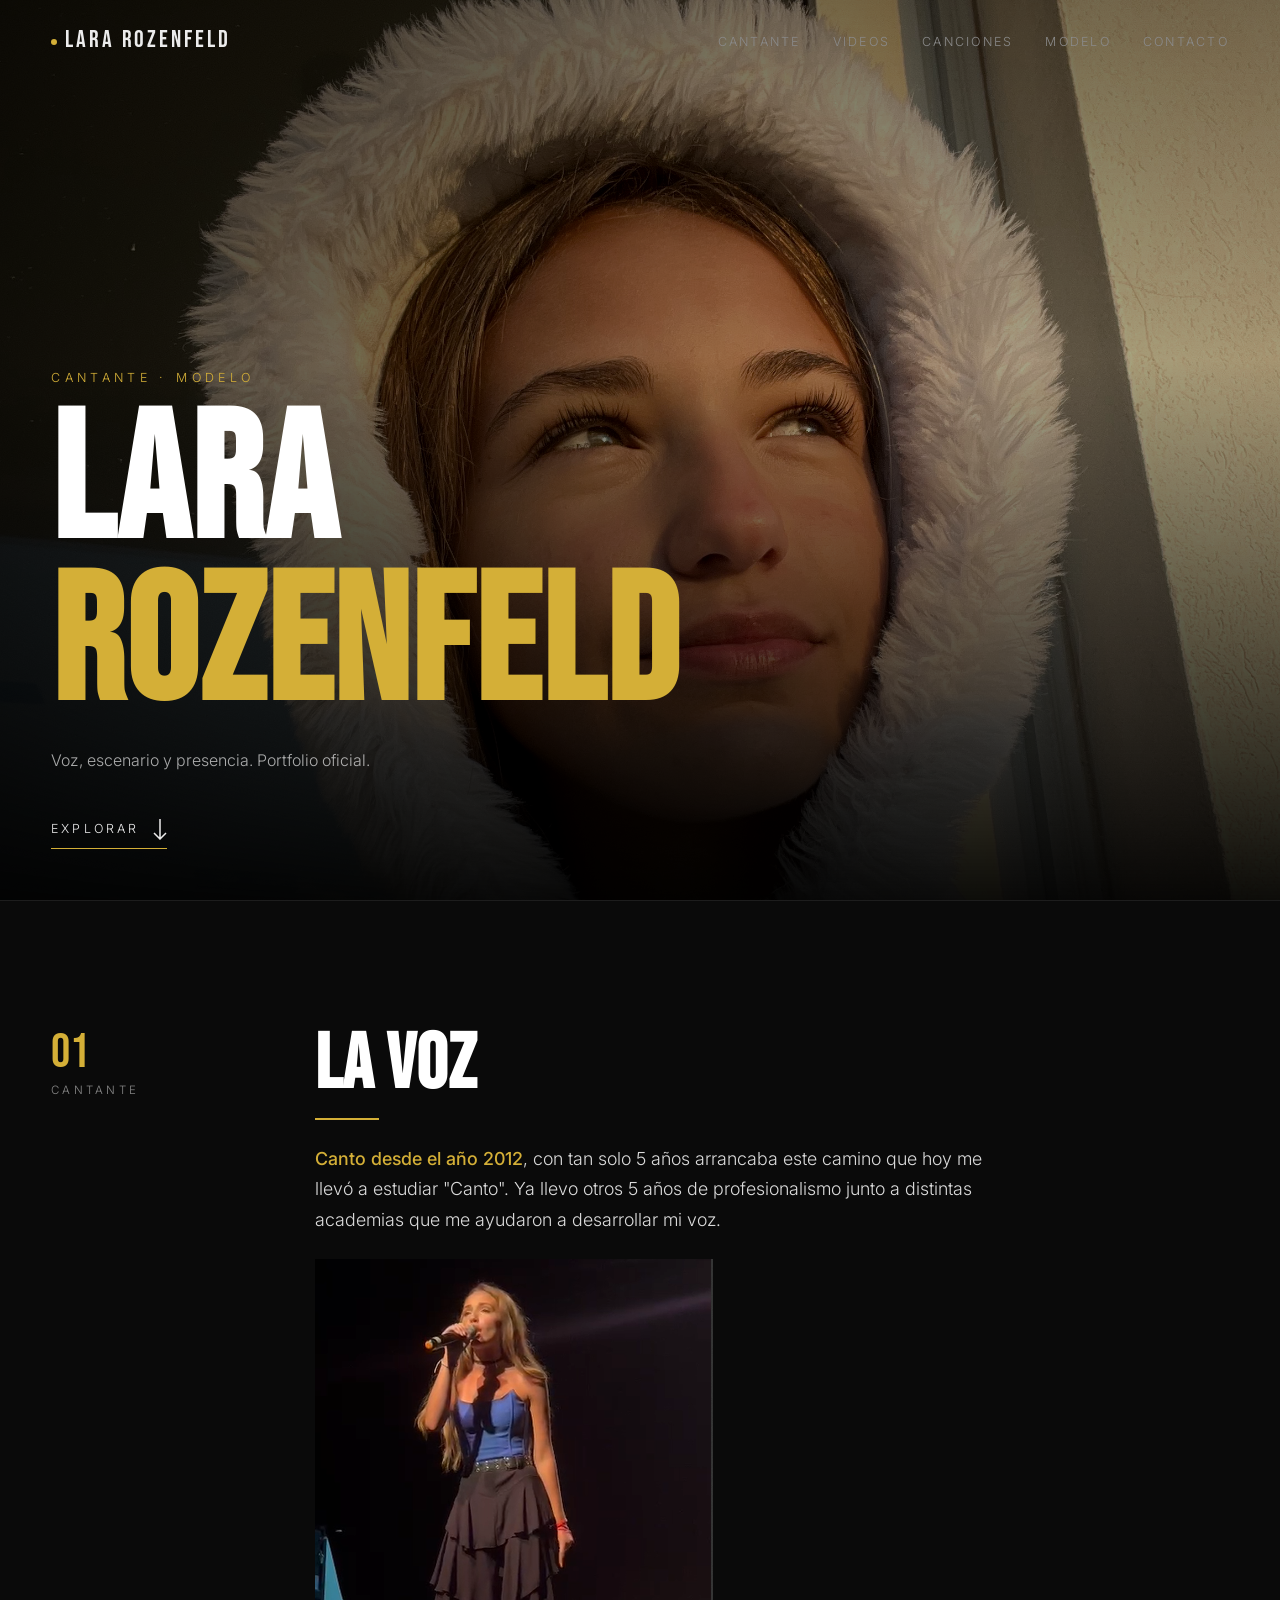
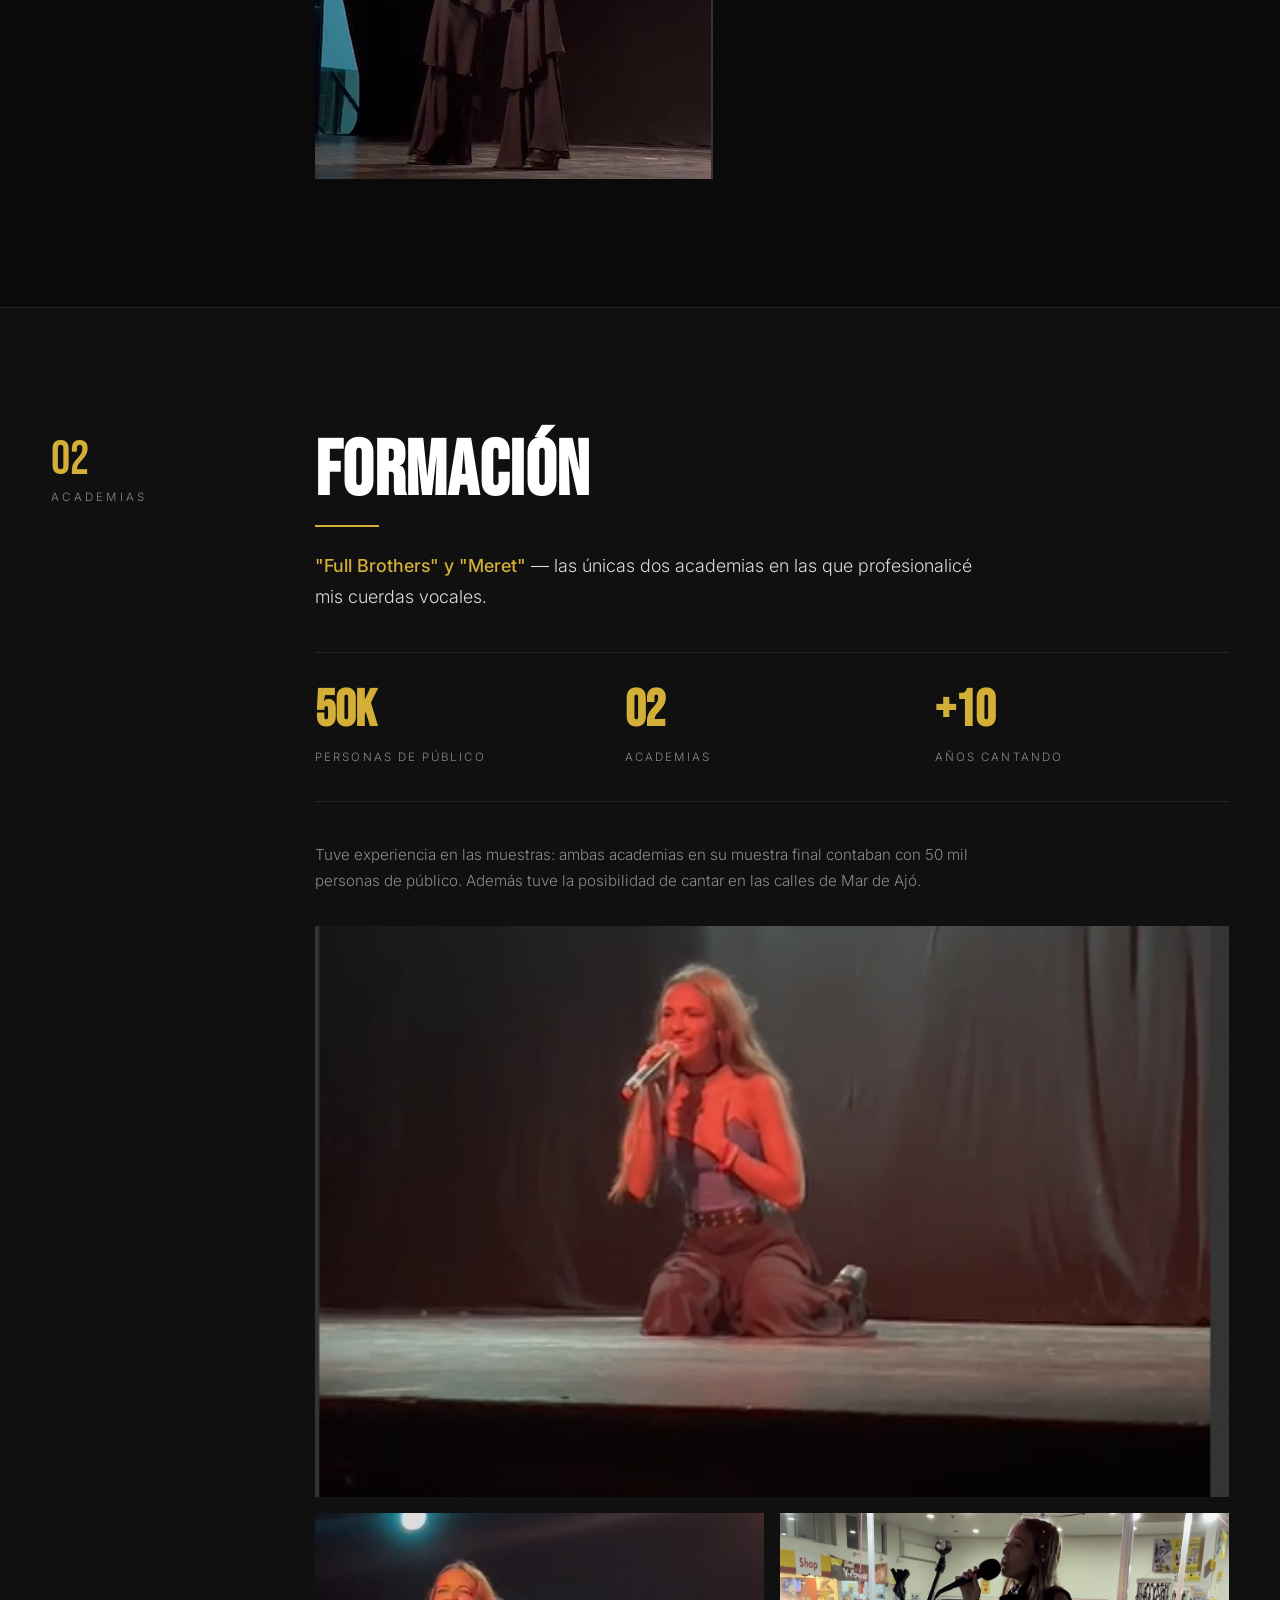
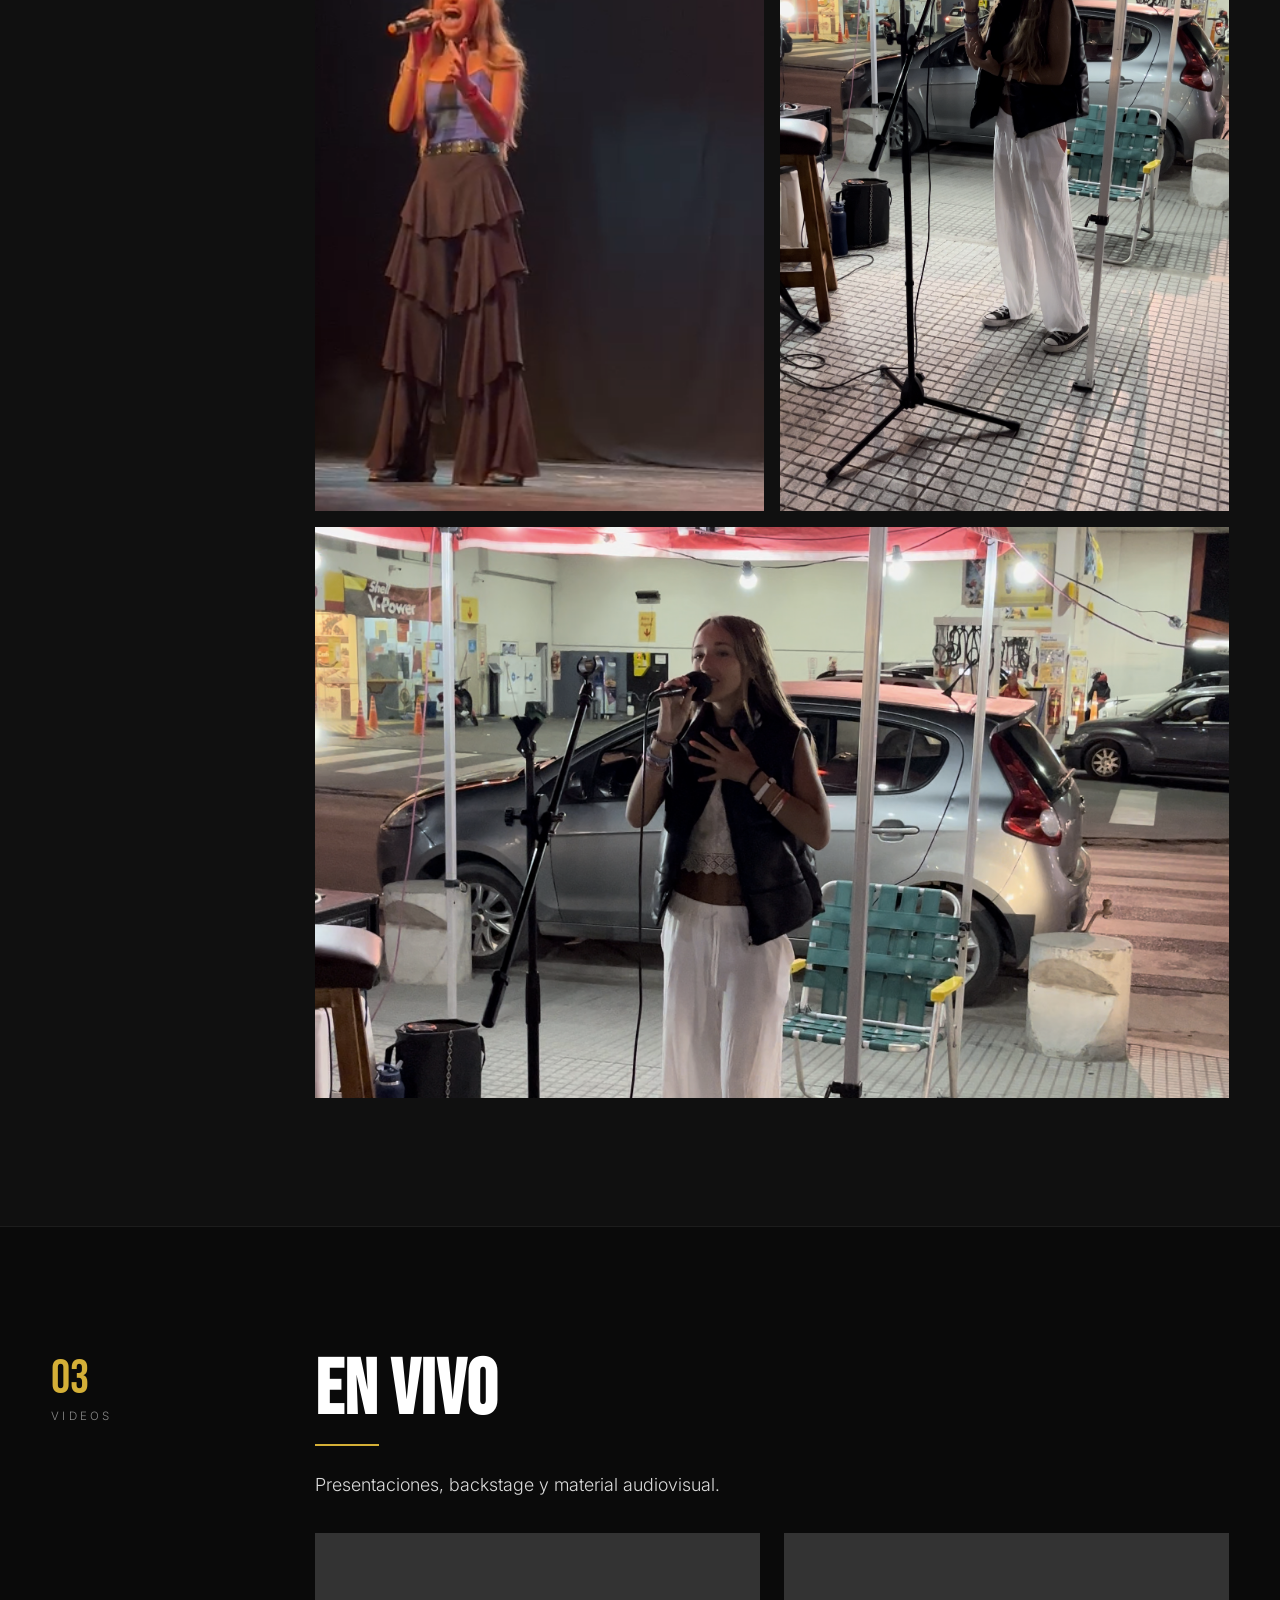
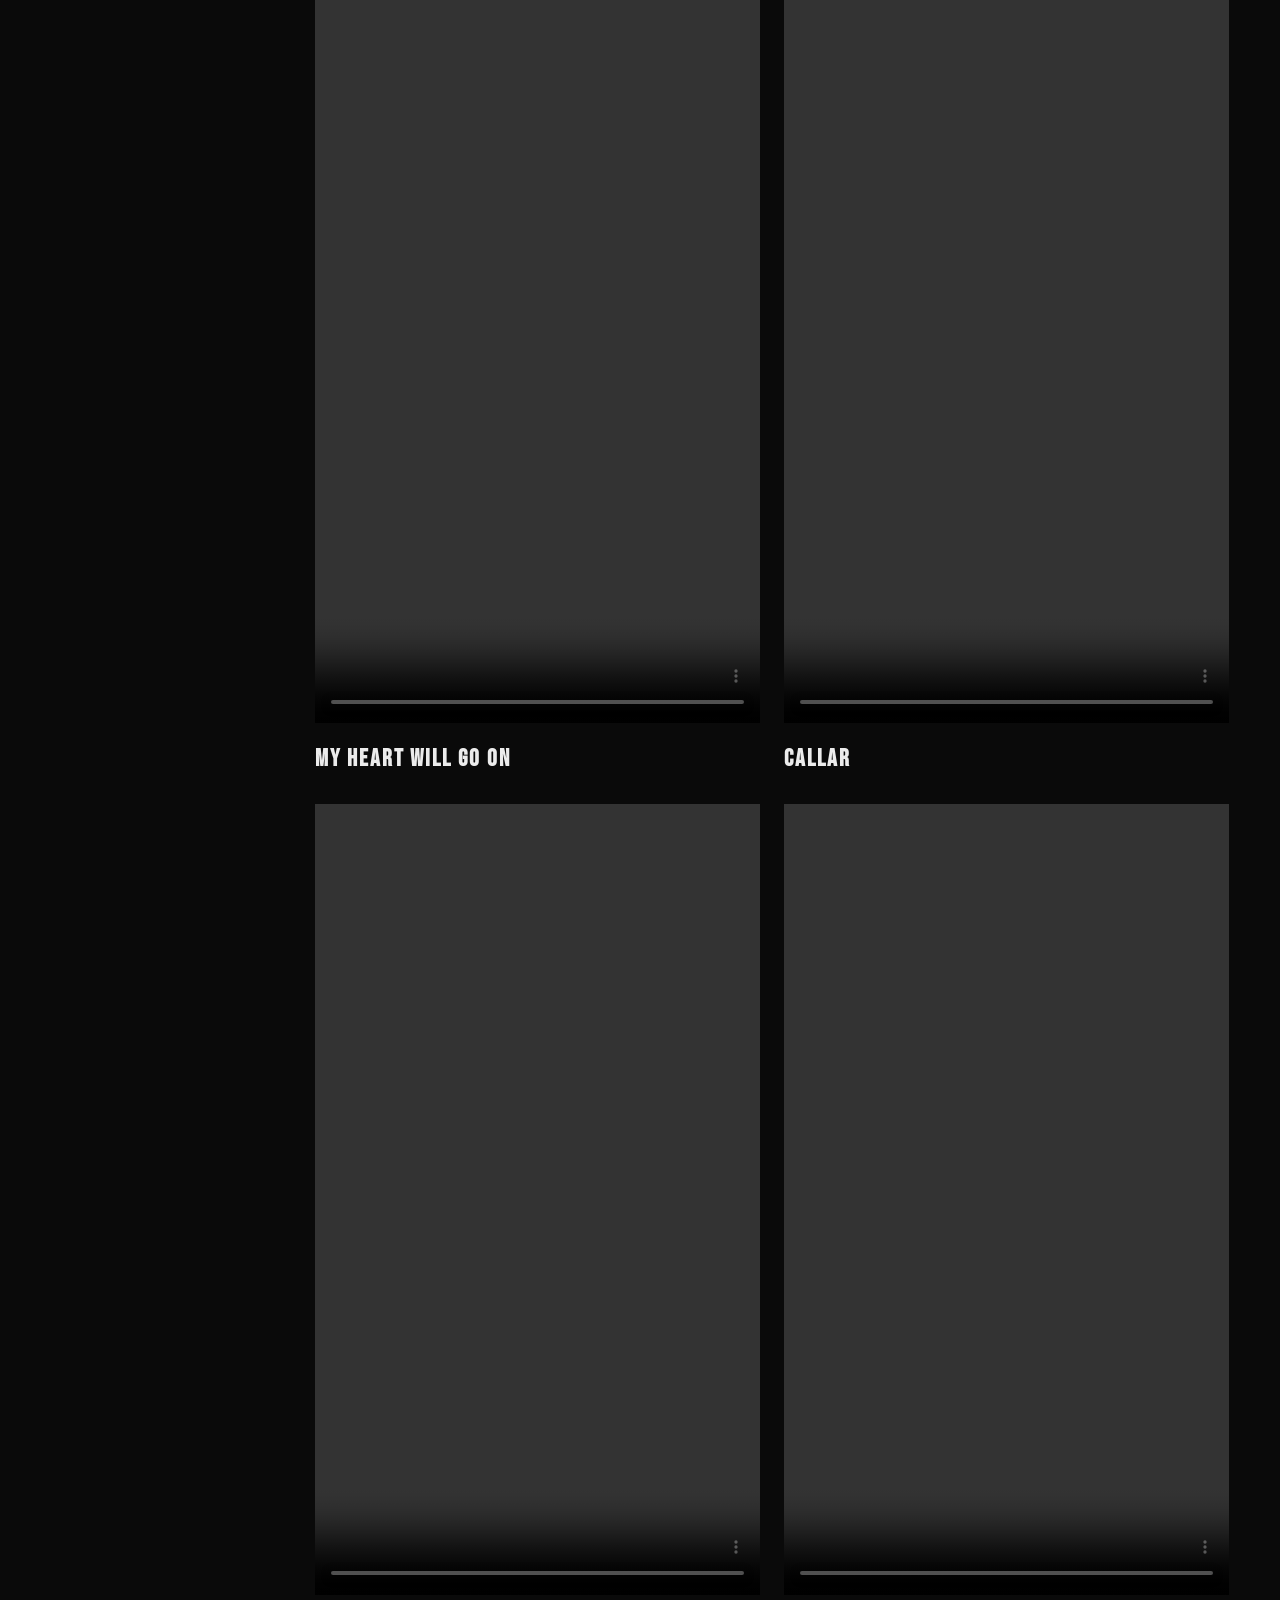
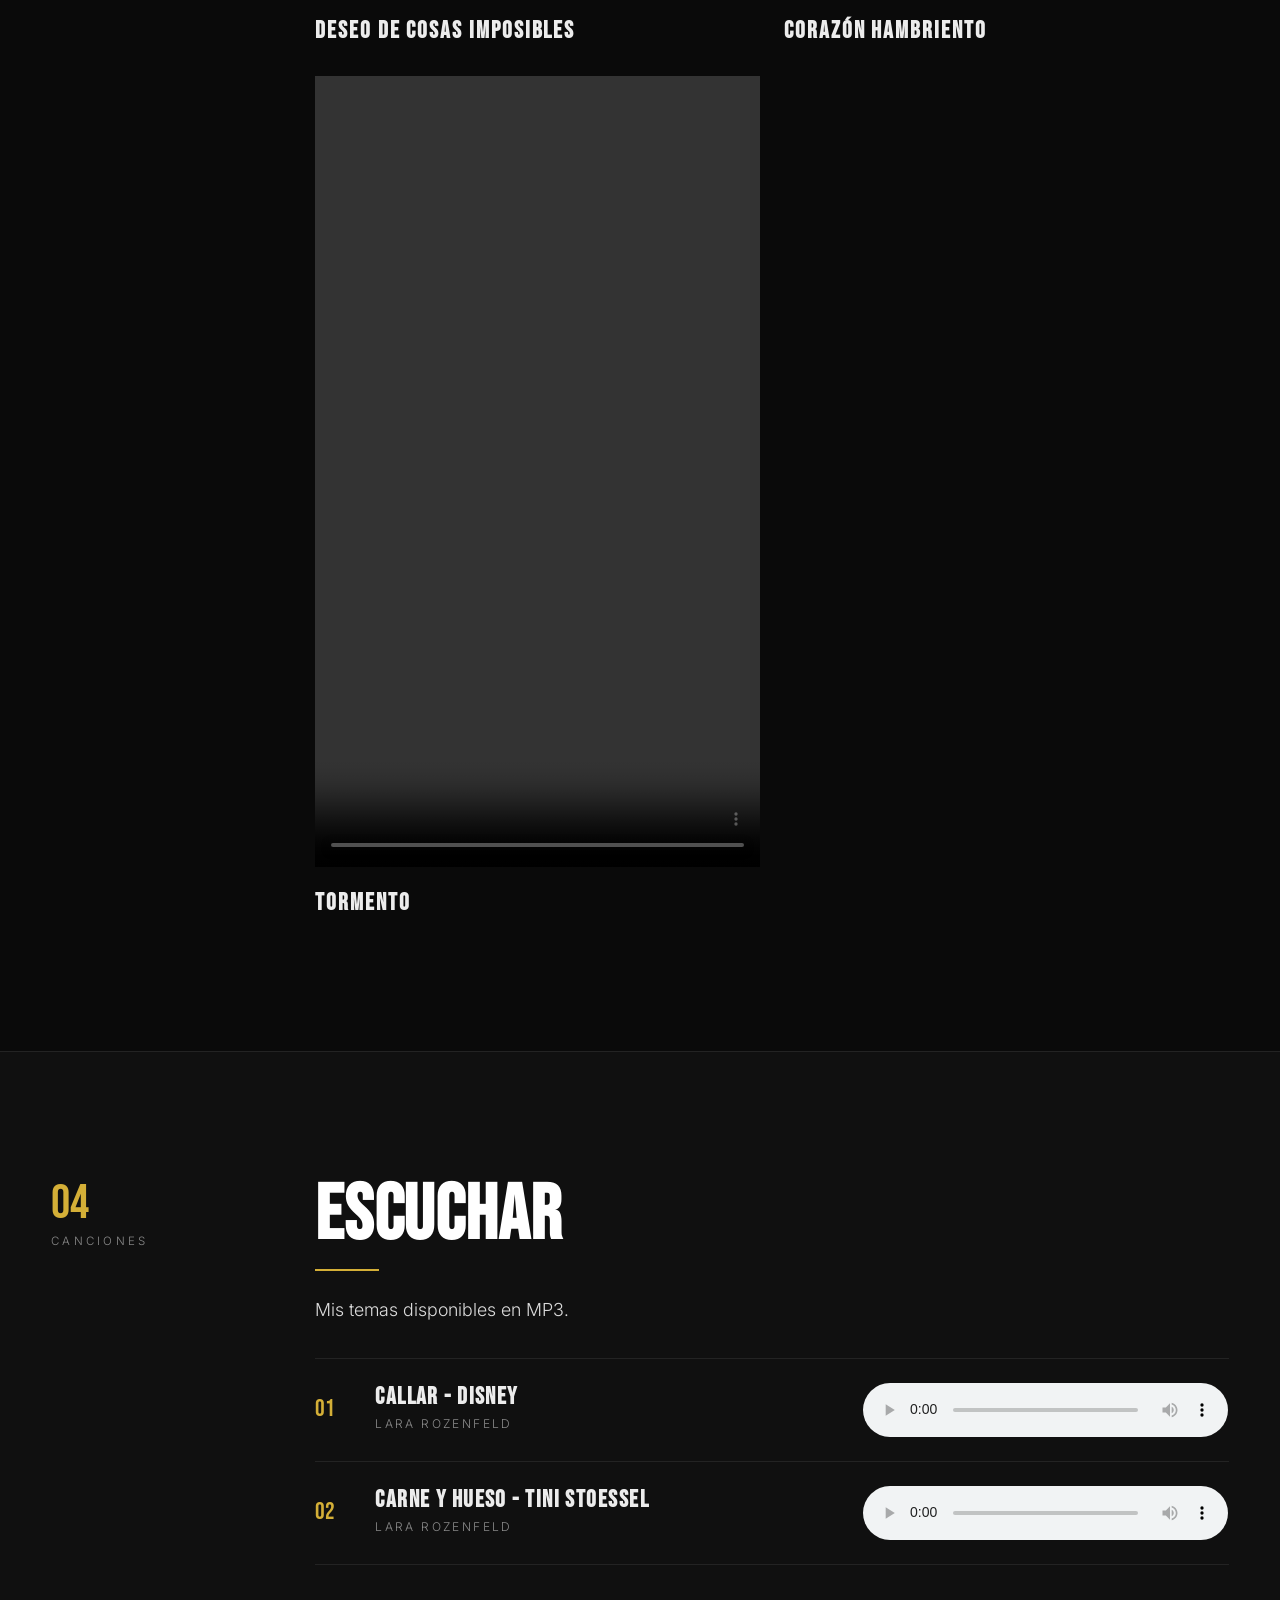
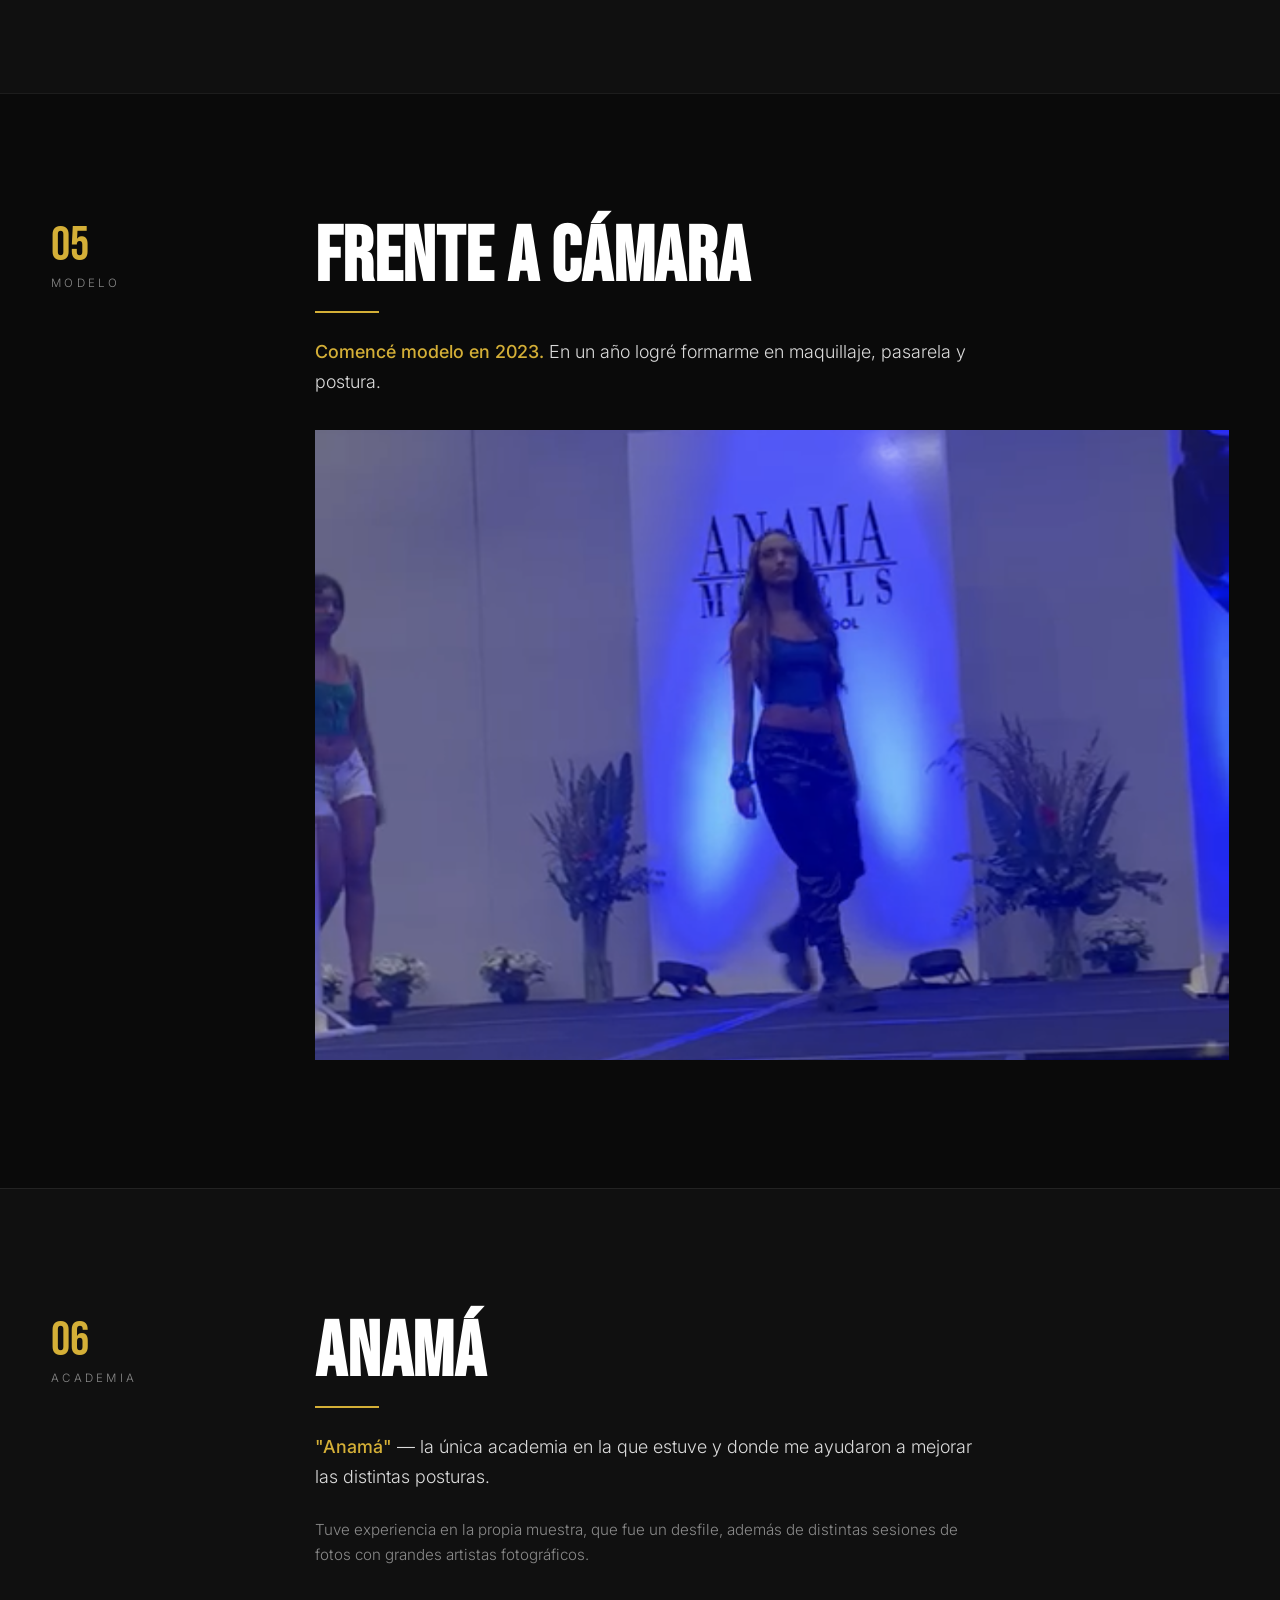
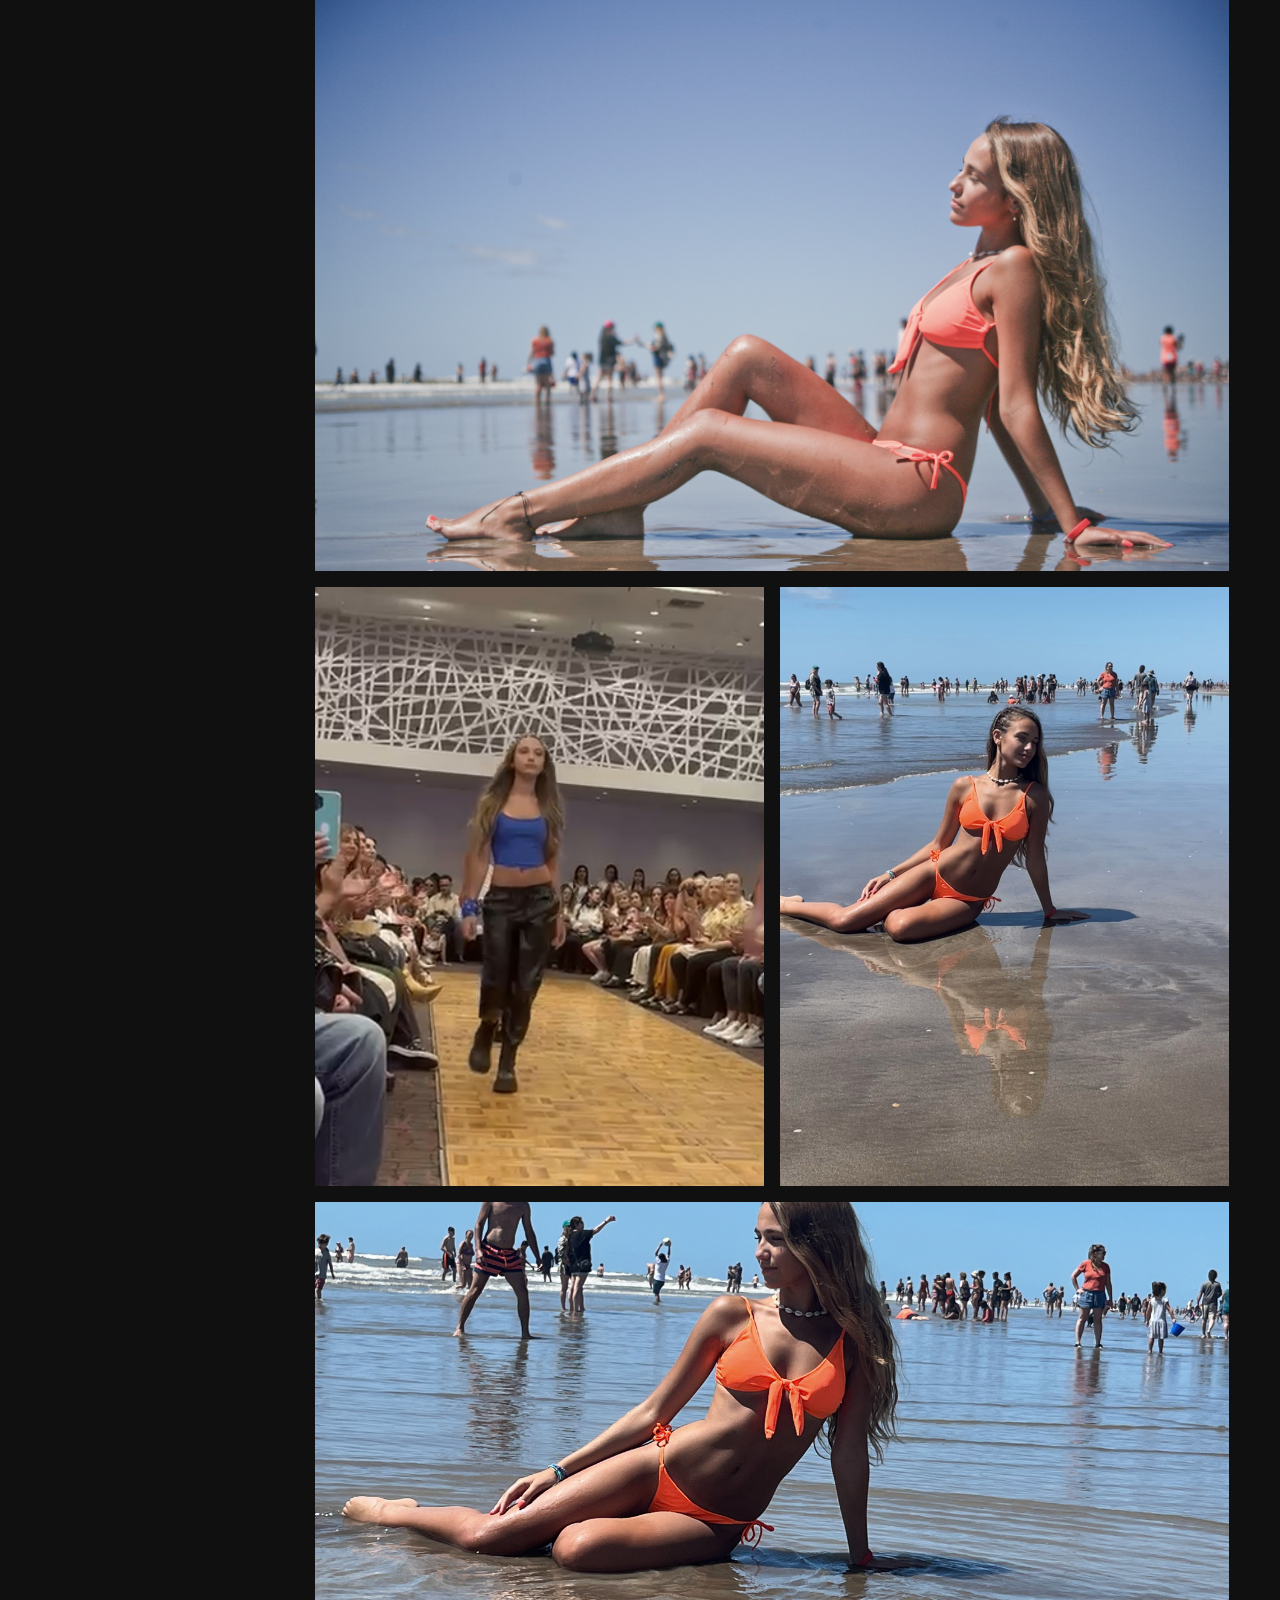
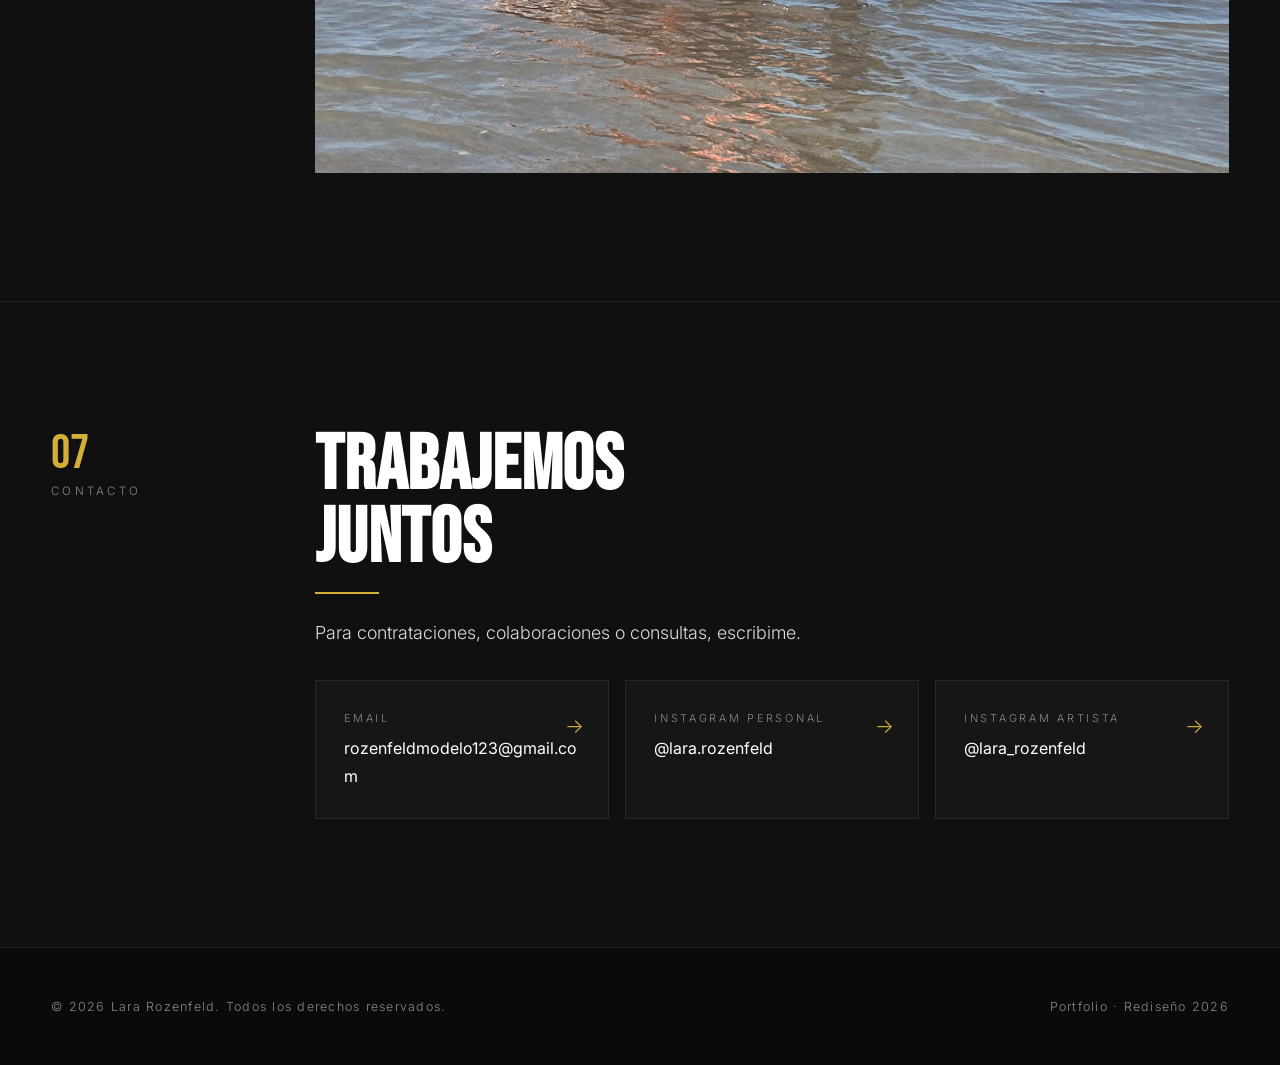
==== commit 3c98d763: "Agrego nuevos videos de lara cantando" ====
--- a/public/index.html
+++ b/public/index.html
@@ -116,6 +116,17 @@
 				<p class="lead">Presentaciones, backstage y material audiovisual.</p>
 
 				<div class="video-grid">
+
+					<article class="video-card">
+						<div class="video-frame">
+							<video controls preload="metadata" playsinline>
+								<source src="imagenes/videos/MyHeartWillGoOn_Parte3.mp4" type="video/mp4">
+								Tu navegador no soporta video HTML5.
+							</video>
+						</div>
+						<h3>My heart will go on</h3>
+					</article>
+
 					<article class="video-card">
 						<div class="video-frame">
 							<video controls preload="metadata" playsinline>
@@ -129,11 +140,31 @@
 					<article class="video-card">
 						<div class="video-frame">
 							<video controls preload="metadata" playsinline>
+								<source src="imagenes/videos/Deseo_De_Cosas_Imposibles_PARTFINAL.mp4" type="video/mp4">
+								Tu navegador no soporta video HTML5.
+							</video>
+						</div>
+						<h3>Deseo de cosas imposibles</h3>
+					</article>
+
+					<article class="video-card">
+						<div class="video-frame">
+							<video controls preload="metadata" playsinline>
 								<source src="imagenes/videos/corazon hambriento (recortado para web).mp4" type="video/mp4">
 								Tu navegador no soporta video HTML5.
 							</video>
 						</div>
 						<h3>Corazón hambriento</h3>
+					</article>
+
+					<article class="video-card">
+						<div class="video-frame">
+							<video controls preload="metadata" playsinline>
+								<source src="imagenes/videos/Tormento_Parte_Final.mp4" type="video/mp4">
+								Tu navegador no soporta video HTML5.
+							</video>
+						</div>
+						<h3>Tormento</h3>
 					</article>
 				</div>
 			</div>
